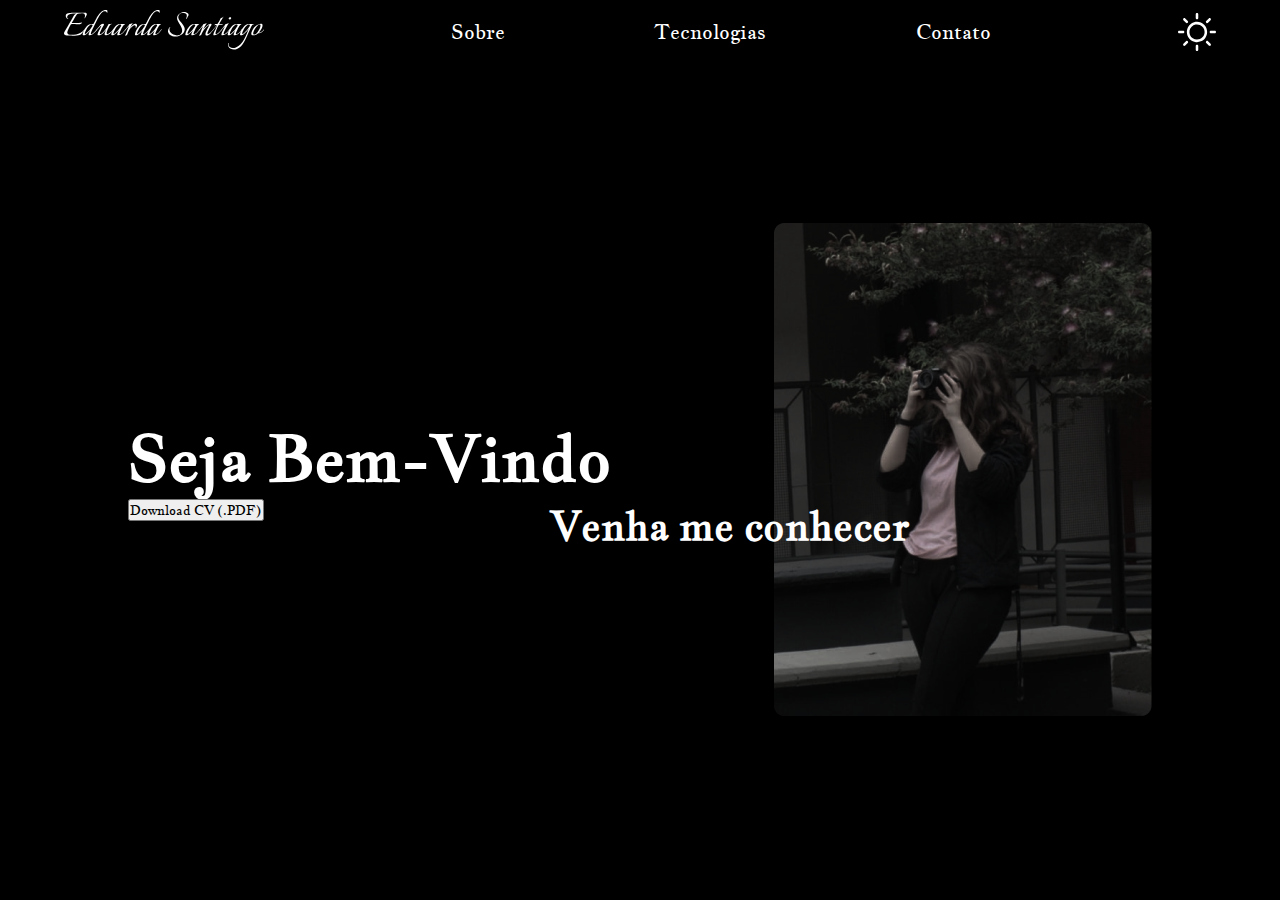
==== home/index.html @ be11da92 "Comecamos banner" ====
<!DOCTYPE html>
<html lang="pt-br">

<head>
    <meta charset="UTF-8">
    <meta name="viewport" content="width=device-width, initial-scale=1.0">
    <link rel="stylesheet" href="style.css">
    <link rel="stylesheet" href="../assets/style/global.css">


    <title>Portfolio</title>

</head>

<body>

    <header>
        <a href=""><img class="logo" src="../assets/image/Logo.svg" alt="Logo escrito Eduarda Santiago"></a>

        <nav class="texto">
            <a href="#">Sobre</a>
            <a href="#">Tecnologias</a>
            <a href="#">Contato</a>
        </nav>

        <img class="menu" src="../assets/image/Menu.svg" alt="icone botão de hamburguer">

        <img class="modo_claro" src="../assets/image/Sol.svg" alt="icone igual ao sol">

    </header>

    <section id="banner">
        <div class="grid_banner">

            <div class="textos">
                <h1>Seja Bem-Vindo</h1>
                <h3>Venha me conhecer</h3>
                <button>Download CV (.PDF)</button>
            </div>

            <img src="../assets/image/Imagem banner.png" alt="">
        </div>


    </section>

</body>

</html>
---- home/style.css ----
header {
    width: 100vw;
    height: 64px;
    padding: 2% 5%;

    background-color: var(--preto);
    display: flex;
    justify-content: space-between;
    align-items: center;
}

.logo {
    width: 200px;
}

.texto {
    width: 690px;
    /* height: ; */
    font-size: 20px;
    display: flex;
    justify-content: space-around ;
    flex-direction: row;
}

.texto a{
    color: var(--branco);
}

.icones_header{
    display: flex;
    gap: 30px;
}

.menu{
    display: none;
}

/* HEADER FINALIZADO */

/* COMEÇANDO BANNER */


#banner{
    width: 100%;
    height: 90vh;
    display: flex;
    justify-content: space-around;
    align-items: center;
    
}

#banner h1{
    font-size: 64px;
}

#banner h3{
    position: absolute;
    top: 500px;
    left: 550px;
    font-size: 40px;
}













/* BANNER FINALIZADO */

@media screen and (max-width: 768px){
   .texto, .modo_claro{
        display: none;
    }

    .menu{
        display: flex;
    }
}
---- assets/style/global.css ----
@import url('https://fonts.googleapis.com/css2?family=Abel&family=Jacques+Francois&display=swap');

* {
    padding: 0;
    /*Padding é para por espaçamento interno em um elemento*/
 
    margin: 0;
    /*Margin é para por espaçamento externo em um elemento*/

    
    box-sizing: border-box;
   font-family: "Jacques Francois", sans-serif;

   list-style: none;
   text-decoration: none;
}



:root {
    --preto: #000000;
    --branco: #ffffff;
    --roxo_principal: #782BB3;
    --roxo_testado: #8609E6;
    --roxo_claro: #A757E5;
    --roxo_meio: #693193;
    --roxo_morto: #523469;
    --roxo_escuro: #200F2D;

}

body {
    background-color: var(--preto);
    color: var(--branco);
}


.grid_banner{
    width: 80%;
    background-color: transparent;

    display: flex;
    justify-content: space-between;
    align-items: center;
}
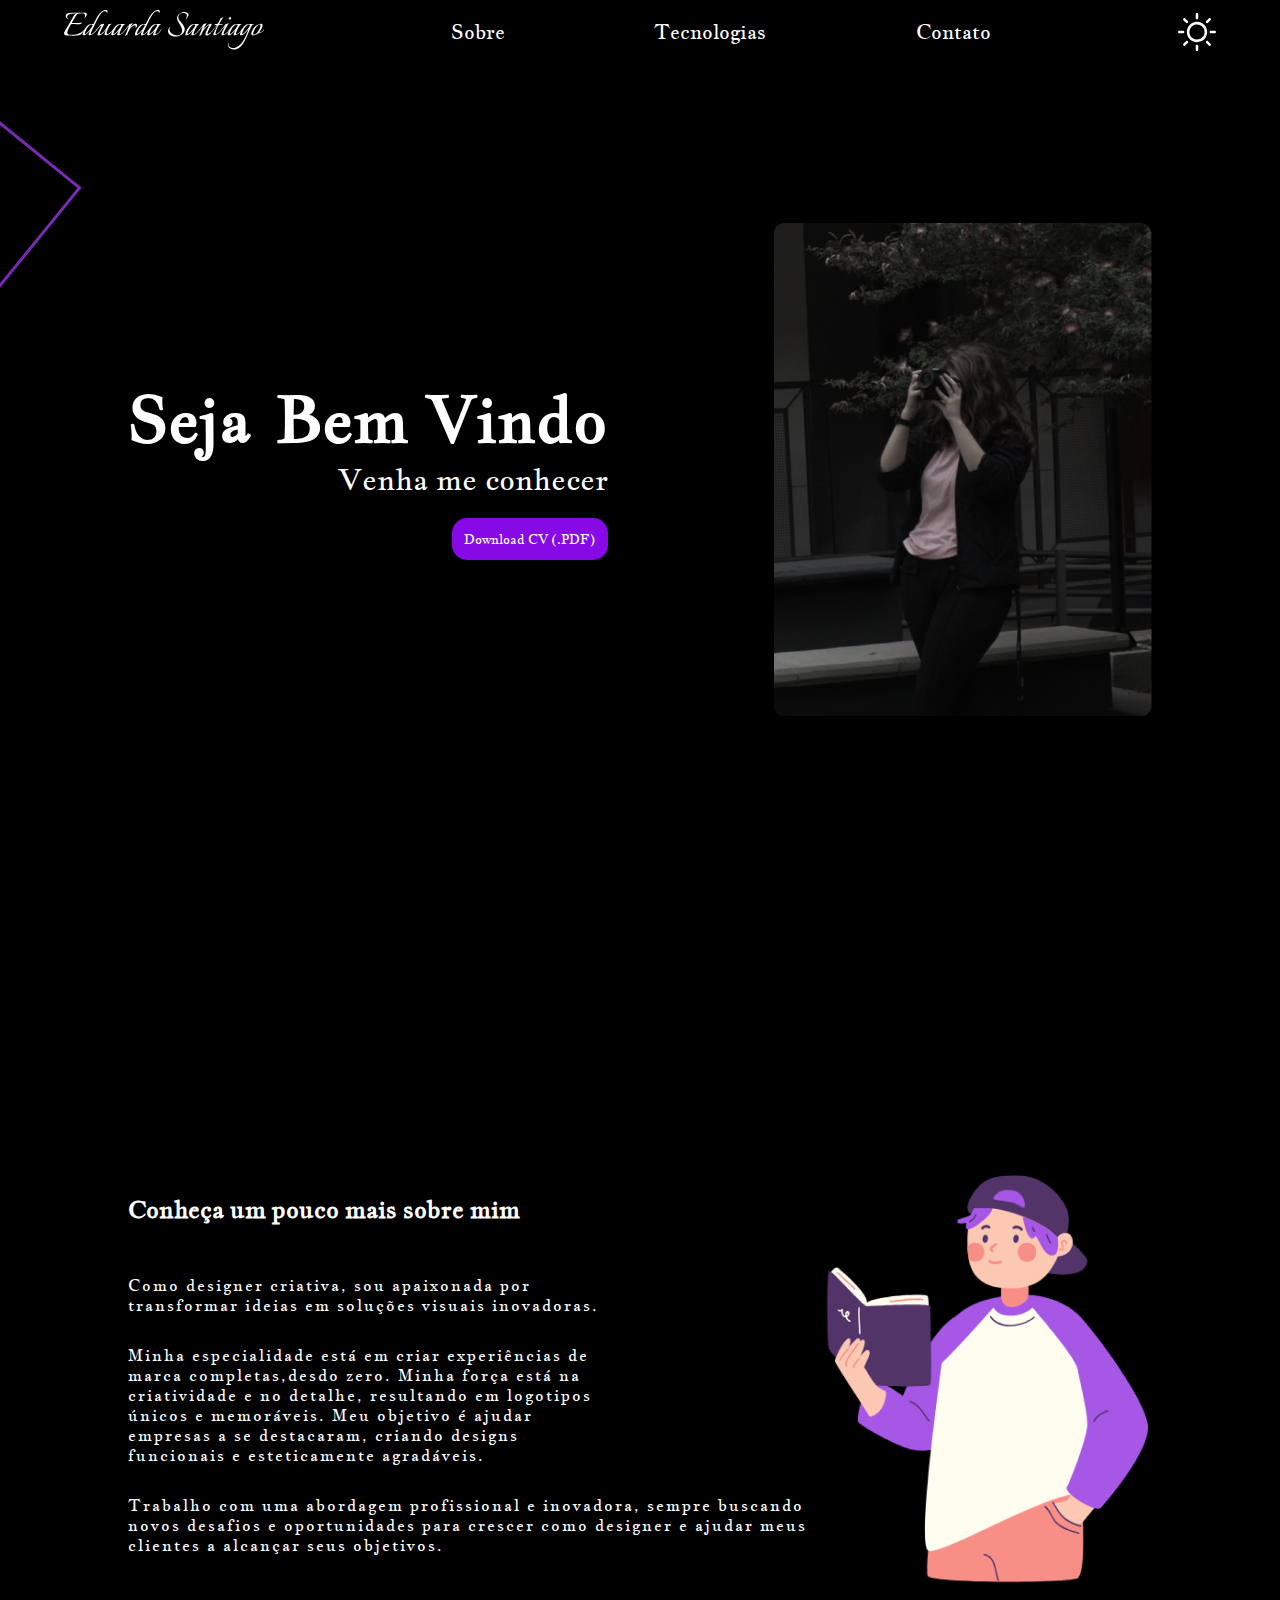
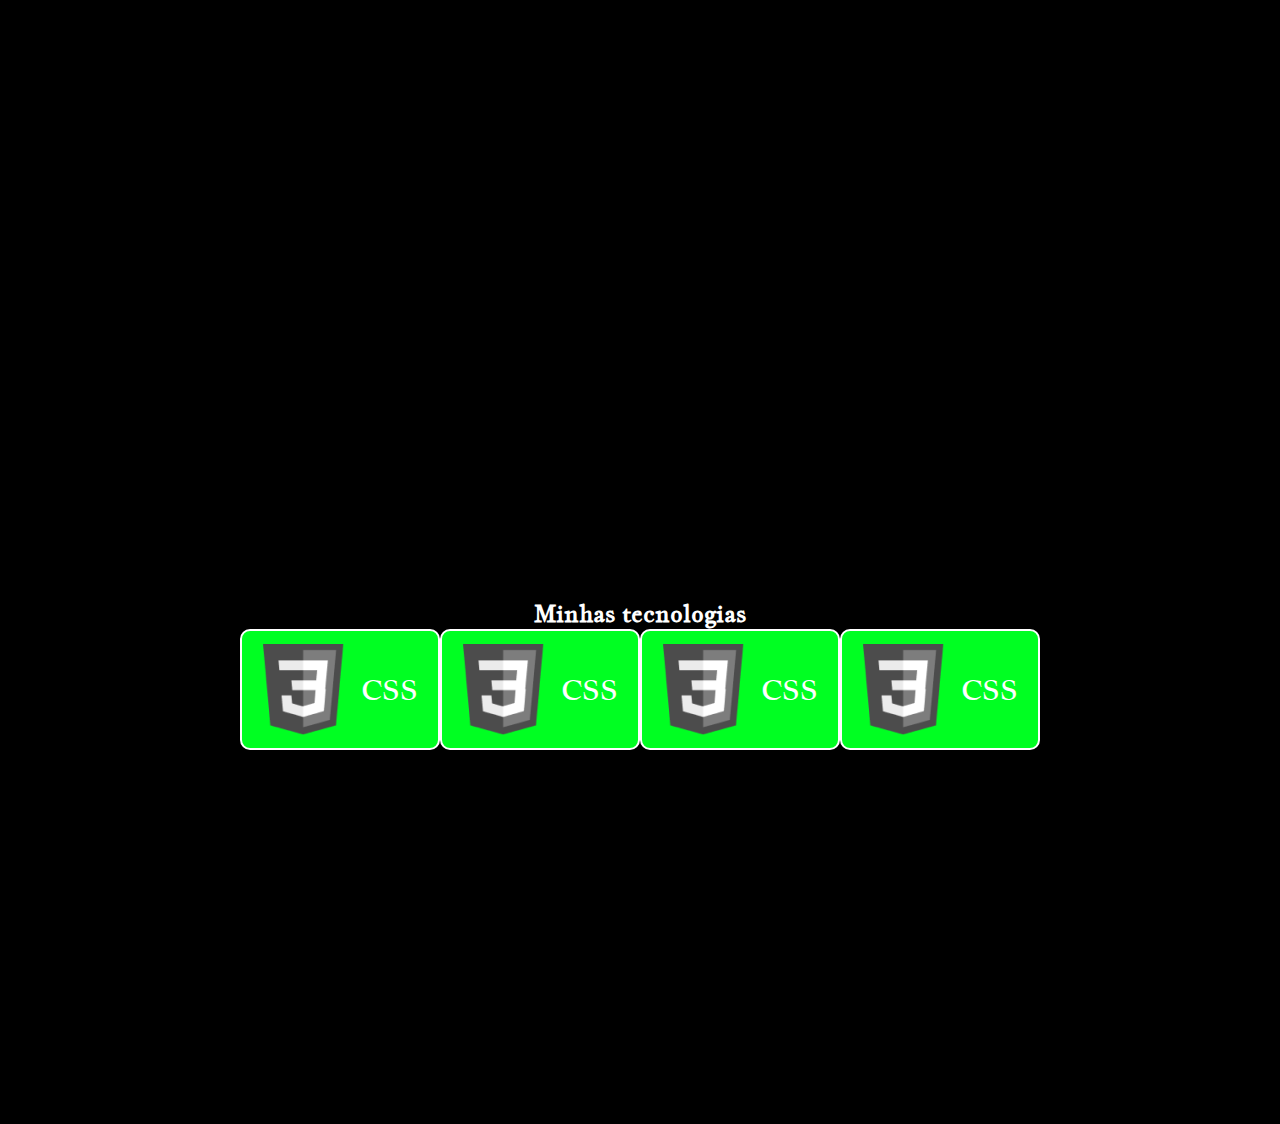
==== commit 358728b9: "feito em casa" ====
--- a/home/index.html
+++ b/home/index.html
@@ -31,19 +31,77 @@
 
     <section id="banner">
         <div class="grid_banner">
-
             <div class="textos">
-                <h1>Seja Bem-Vindo</h1>
-                <h3>Venha me conhecer</h3>
-                <button>Download CV (.PDF)</button>
+                <div class="subtitulo">
+                    <div class="titulo">
+                        <h2>Seja</h2>
+                        <h2>Bem Vindo</h2>
+                    </div>
+                    <h3>Venha me conhecer</h3>
+                    <button>Download CV (.PDF)</button>
+                </div>
             </div>
 
             <img src="../assets/image/Imagem banner.png" alt="">
         </div>
+    </section>
 
+    <section id="sobre">
+        <div class="grid_sobre">
+
+            <div class="textos_sobre">
+                <h2>Conheça um pouco mais sobre mim</h2>
+                <p>Como designer criativa, sou apaixonada por transformar ideias em soluções visuais inovadoras.</p>
+                <p>Minha especialidade está em criar experiências de marca completas,desdo zero. Minha força está na
+                    criatividade e no detalhe, resultando em logotipos únicos e memoráveis. Meu objetivo é ajudar
+                    empresas a
+                    se destacaram, criando designs funcionais e esteticamente agradáveis.</p>
+                <span>Trabalho com uma abordagem profissional e inovadora, sempre buscando
+                    novos desafios e oportunidades para crescer como designer e ajudar meus
+                    clientes a alcançar seus objetivos.</span>
+            </div>
+
+            <img src="../assets/image/Imagem sobre.png" alt="">
+
+        </div>
+    </section>
+
+    <section id="tecnologias">
+
+        <h2>Minhas tecnologias</h2>
+<div class="grid_tecnologias">
+    
+       
+
+            <div class="tech">
+
+                <div class="tecnologias">
+                    <img class="icon_tech" src="../assets/image/CSS.png" alt="">
+                    <p class="texto_tech">CSS</p>
+                </div>
+    
+                <div class="tecnologias">
+                    <img class="icon_tech" src="../assets/image/CSS.png" alt="">
+                    <p class="texto_tech">CSS</p>
+                </div>
+
+                <div class="tecnologias">
+                    <img class="icon_tech" src="../assets/image/CSS.png" alt="">
+                    <p class="texto_tech">CSS</p>
+                </div>
+
+                <div class="tecnologias">
+                    <img class="icon_tech" src="../assets/image/CSS.png" alt="">
+                    <p class="texto_tech">CSS</p>
+                </div>
+    
+    
+    
+    
+            </div>
+</div>
 
     </section>
-
 </body>
 
 </html>--- a/home/style.css
+++ b/home/style.css
@@ -18,20 +18,20 @@
     /* height: ; */
     font-size: 20px;
     display: flex;
-    justify-content: space-around ;
+    justify-content: space-around;
     flex-direction: row;
 }
 
-.texto a{
+.texto a {
     color: var(--branco);
 }
 
-.icones_header{
+.icones_header {
     display: flex;
     gap: 30px;
 }
 
-.menu{
+.menu {
     display: none;
 }
 
@@ -40,46 +40,141 @@
 /* COMEÇANDO BANNER */
 
 
-#banner{
+#banner {
     width: 100%;
     height: 90vh;
     display: flex;
     justify-content: space-around;
     align-items: center;
-    
+
+    background-image: url(../assets/image/triangulo.png);
+    background-repeat: no-repeat;
 }
 
-#banner h1{
+#banner h2 {
     font-size: 64px;
+    font-weight: bolder;
 }
 
-#banner h3{
-    position: absolute;
-    top: 500px;
-    left: 550px;
-    font-size: 40px;
+#banner h3 {
+    font-size: 30px;
+    font-weight: lighter;
+}
+
+#banner button {
+    margin-top: 20px;
+    padding: 12px;
+
+    border: none;
+    border-radius: 15px;
+    color: var(--branco);
+    background-color: #8609E6;
+}
+
+#banner button:hover {
+    cursor: pointer;
+    scale: 1.1;
+}
+
+.titulo {
+    display: flex;
+    flex-direction: row;
+    gap: 25px;
+}
+
+.subtitulo {
+    display: flex;
+    flex-direction: column;
+    align-items: end;
+}
+
+/* BANNER FINALIZADO */
+
+/* COMENCANDO SOBRE */
+
+#sobre {
+    height: 100vh;
+
+    display: flex;
+    align-items: center;
+    justify-content: center;
+    margin-top: 50px;
+}
+
+.textos_sobre h2 {
+    margin-bottom: 50px;
+}
+
+.textos_sobre p,
+span {
+    width: 70%;
+    margin-bottom: 30px;
+    letter-spacing: 2px;
+}
+
+/* SOBRE FINALIZADO */
+
+#tecnologias{
+    height: 100vh;
+
+    display: flex;
+    flex-direction: column;
+    align-items: center;
+    justify-content: center;
 }
 
 
+.tecnologias{
+    background-color: rgb(0, 255, 34);
+
+    width: 200px;
+    min-width: 200px;
+
+    border: 2px solid var(--branco);
+    border-radius: 10px;
+    padding: 12px;
+
+    display: flex;
+    flex-direction: row;
+    align-items: center;
+    justify-content: space-around;
+}
+
+.texto_tech{
+    font-size: 28px;
+}
+
+.tech{
+    display: flex;
+    flex-direction: row;
+}
+
+@media screen and (max-width: 1085px) {
+    .grid_banner {
+        display: flex;
+        flex-direction: column-reverse;
+        gap: 50px
+    }
+
+    .grid_sobre {
+        display: flex;
+        flex-direction: column;
+    }
 
 
+    #sobre img {
+        margin-top: 50px;
+    }
+}
 
+@media screen and (max-width: 768px) {
 
-
-
-
-
-
-
-
-/* BANNER FINALIZADO */
-
-@media screen and (max-width: 768px){
-   .texto, .modo_claro{
+    .texto,
+    .modo_claro {
         display: none;
     }
 
-    .menu{
+    .menu {
         display: flex;
     }
 }--- a/assets/style/global.css
+++ b/assets/style/global.css
@@ -26,7 +26,6 @@
     --roxo_meio: #693193;
     --roxo_morto: #523469;
     --roxo_escuro: #200F2D;
-
 }
 
 body {
@@ -43,3 +42,21 @@
     justify-content: space-between;
     align-items: center;
 }
+
+.grid_sobre{
+    width: 80%;
+    background-color: transparent;
+
+    display: flex;
+    justify-content: center;
+    align-items: center;
+}
+
+.grid_tecnologias{
+    width: 80%;
+    background-color: transparent;
+
+    display: flex;
+    justify-content: center;
+    align-items: center;
+}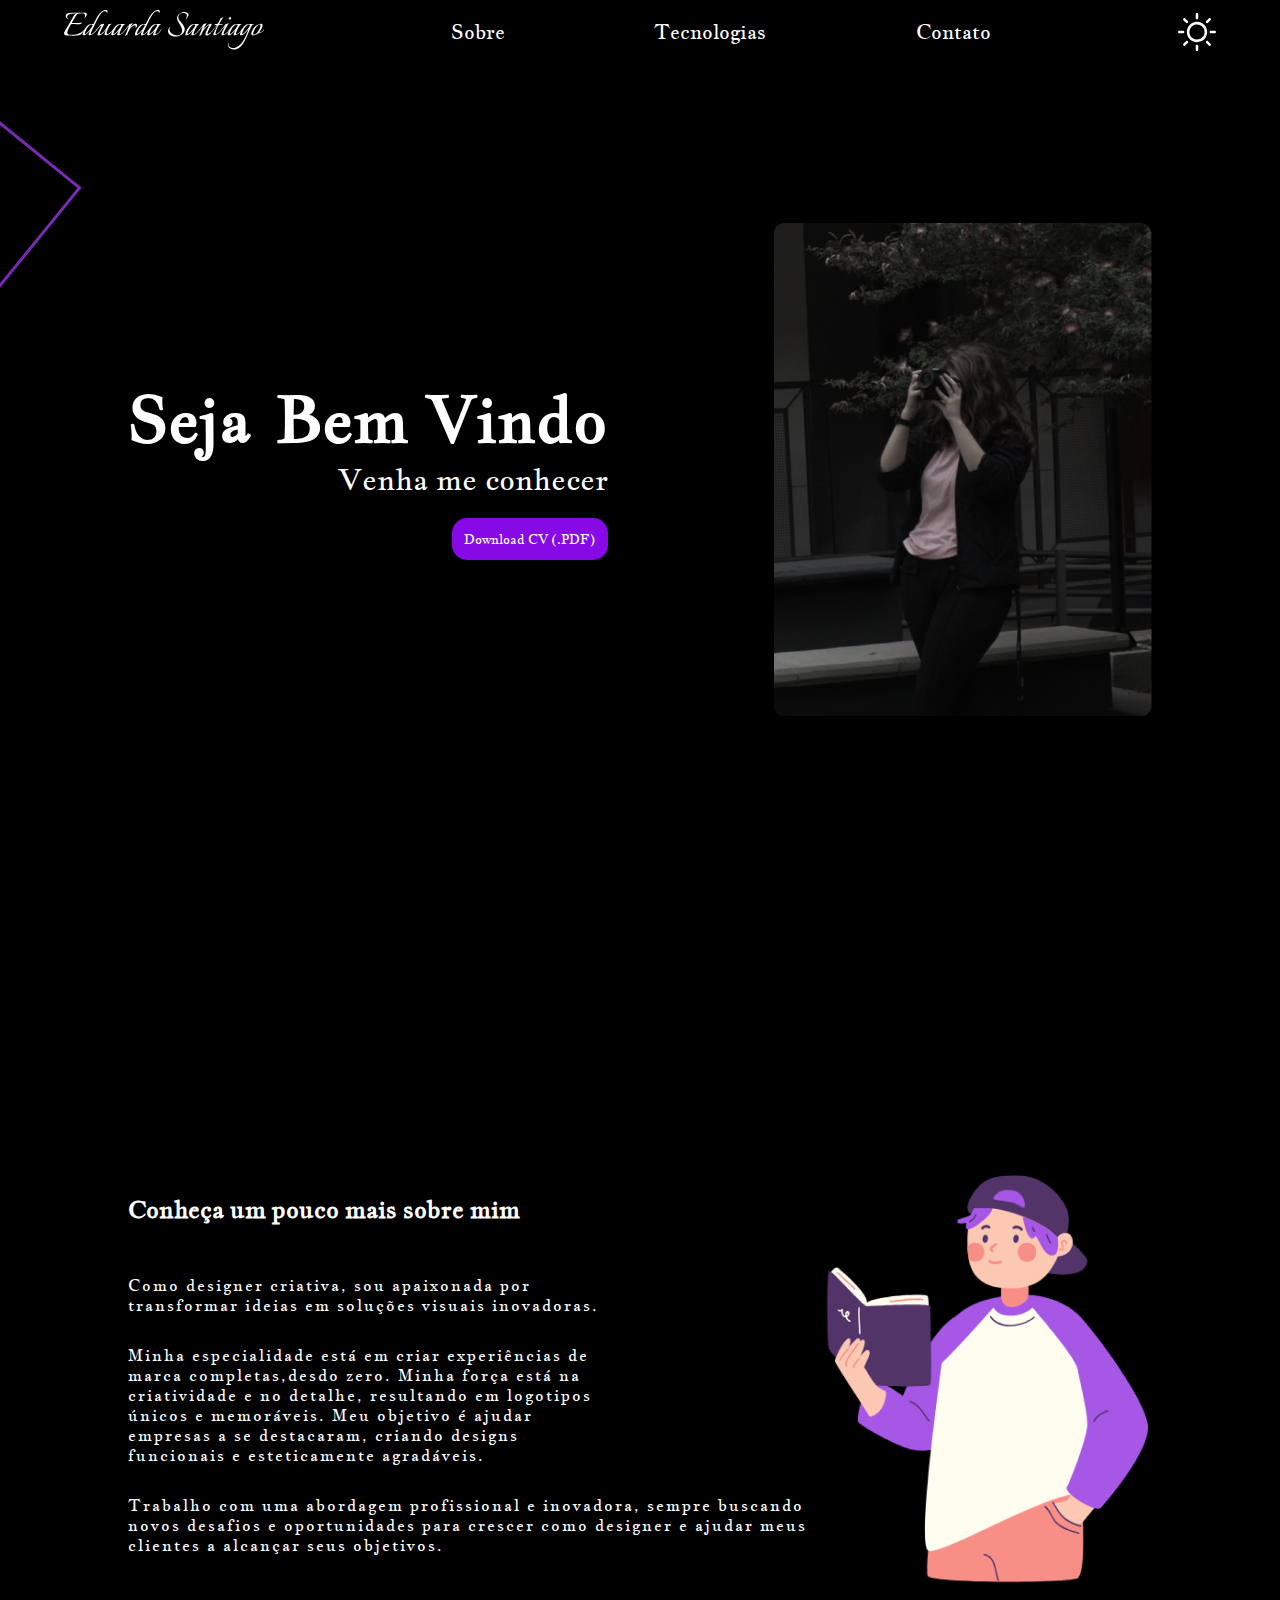
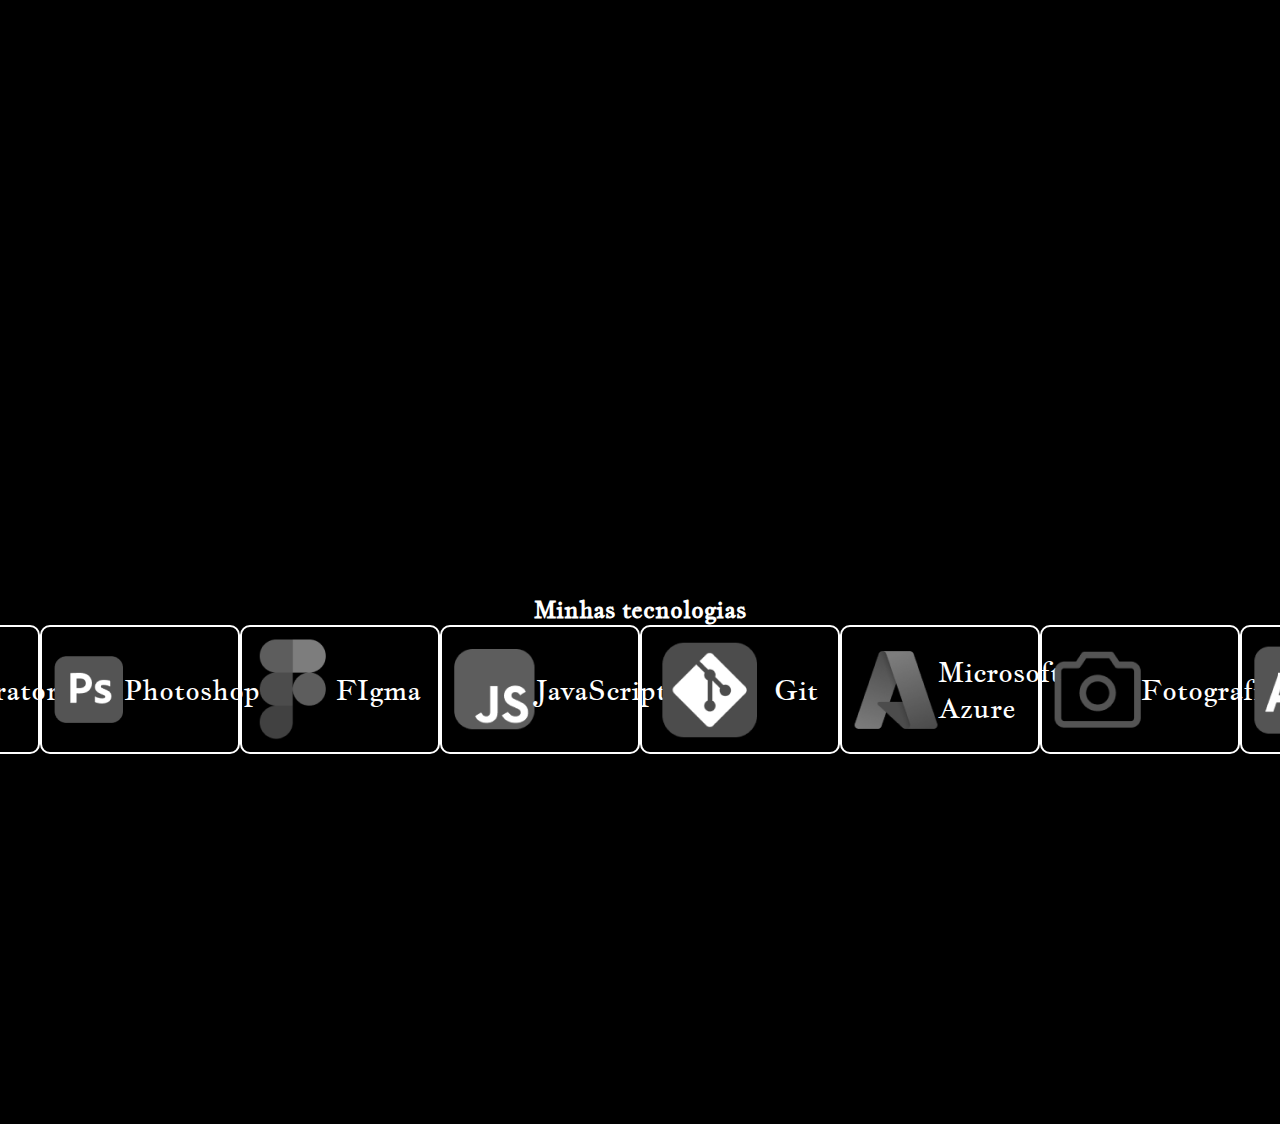
==== commit c7cbab4c: "Fazendo a reponsividade" ====
--- a/home/index.html
+++ b/home/index.html
@@ -42,7 +42,7 @@
                 </div>
             </div>
 
-            <img src="../assets/image/Imagem banner.png" alt="">
+            <img class="imagem_eduarda" src="../assets/image/Imagem banner.png" alt="">
         </div>
     </section>
 
@@ -81,18 +81,56 @@
                 </div>
     
                 <div class="tecnologias">
-                    <img class="icon_tech" src="../assets/image/CSS.png" alt="">
-                    <p class="texto_tech">CSS</p>
+                    <img class="icon_tech" src="../assets/image/HTML.png" alt="">
+                    <p class="texto_tech">HTML</p>
                 </div>
 
                 <div class="tecnologias">
-                    <img class="icon_tech" src="../assets/image/CSS.png" alt="">
-                    <p class="texto_tech">CSS</p>
+                    <img class="icon_tech" src="../assets/image/Illustrator.png" alt="">
+                    <p class="texto_tech">Illustrator</p>
                 </div>
 
                 <div class="tecnologias">
-                    <img class="icon_tech" src="../assets/image/CSS.png" alt="">
-                    <p class="texto_tech">CSS</p>
+                    <img class="icon_tech" src="../assets/image/Photoshop.png" alt="">
+                    <p class="texto_tech">Photoshop</p>
+                </div>
+                <div class="tecnologias">
+                    <img class="icon_tech" src="../assets/image/FIgma.png" alt="">
+                    <p class="texto_tech">FIgma</p>
+                </div>
+    
+                <div class="tecnologias">
+                    <img class="icon_tech" src="../assets/image/JAva script.png" alt="">
+                    <p class="texto_tech">JavaScript</p>
+                </div>
+
+                <div class="tecnologias">
+                    <img class="icon_tech" src="../assets/image/Git 1.png" alt="">
+                    <p class="texto_tech">Git</p>
+                </div>
+
+                <div class="tecnologias">
+                    <img class="icon_tech" src="../assets/image/Microsoft.png" alt="">
+                    <p class="texto_tech">Microsoft Azure</p>
+                </div>
+                <div class="tecnologias">
+                    <img class="icon_tech" src="../assets/image/fotografia.png" alt="">
+                    <p class="texto_tech">Fotografia</p>
+                </div>
+    
+                <div class="tecnologias">
+                    <img class="icon_tech" src="../assets/image/After.png" alt="">
+                    <p class="texto_tech">After Effects</p>
+                </div>
+
+                <div class="tecnologias">
+                    <img class="icon_tech" src="../assets/image/Lightroom.png" alt="">
+                    <p class="texto_tech">Lightroom</p>
+                </div>
+
+                <div class="tecnologias">
+                    <img class="icon_tech" src="../assets/image/Premiere.png" alt="">
+                    <p class="texto_tech">Premiere</p>
                 </div>
     
     
--- a/home/style.css
+++ b/home/style.css
@@ -1,5 +1,5 @@
 header {
-    width: 100vw;
+    width: 100%;
     height: 64px;
     padding: 2% 5%;
 
@@ -114,7 +114,7 @@
 
 /* SOBRE FINALIZADO */
 
-#tecnologias{
+#tecnologias {
     height: 100vh;
 
     display: flex;
@@ -124,8 +124,8 @@
 }
 
 
-.tecnologias{
-    background-color: rgb(0, 255, 34);
+.tecnologias {
+    background-color: transparent;
 
     width: 200px;
     min-width: 200px;
@@ -140,31 +140,42 @@
     justify-content: space-around;
 }
 
-.texto_tech{
+.texto_tech {
     font-size: 28px;
 }
 
-.tech{
+.tech {
     display: flex;
     flex-direction: row;
 }
 
 @media screen and (max-width: 1085px) {
     .grid_banner {
+        margin-top: 240px;
         display: flex;
         flex-direction: column-reverse;
         gap: 50px
     }
 
     .grid_sobre {
+        height: 810px;
         display: flex;
         flex-direction: column;
     }
 
 
     #sobre img {
-        margin-top: 50px;
-    }
+        width: 250px;
+        margin-top: 30px;
+    }
+
+    .textos_sobre {
+        /* width: 100%; */
+        margin-top: 311px;
+        /* height: 500px; */
+    }
+
+
 }
 
 @media screen and (max-width: 768px) {
@@ -177,4 +188,101 @@
     .menu {
         display: flex;
     }
+
+    #sobre img {
+        width: 200px;
+        margin-top: 30px;
+    }
+
+    .textos_sobre {
+        /* width: 100%; */
+        margin-top: 630px;
+        /* height: 500px; */
+    }
+
+    .tecnologias {
+        width: 270px;
+    }
+
+    #tecnologias {
+        margin-top: 680px;
+        gap: 60px;
+
+    }
+
+    .tech {
+        display: flex;
+        justify-content: space-between;
+        flex-wrap: wrap;
+        gap: 40px;
+    }
+}
+
+@media screen and (max-width: 425px) {
+
+    .grid_banner {
+        width: 50%;
+        display: flex;
+        align-items: center;
+        justify-content: center;
+    }
+
+    .grid_banner>.imagem_eduarda {
+        width: 230px;
+    }
+
+    #banner {
+        margin-top: -60px;
+    }
+
+    .subtitulo {
+        display: flex;
+        flex-direction: column;
+        align-items: start;
+    }
+
+    #banner h3 {
+        font-size: 20px;
+    }
+
+    .titulo {
+        gap: 15px;
+    }
+
+    #banner h2 {
+        font-size: 30px;
+        font-weight: 100;
+    }
+
+    .grid_sobre {
+        margin-top: 50px;
+    }
+
+    #sobre img {
+        width: 148px;
+        margin-top: 0px;
+    }
+
+    .textos_sobre {
+        /* width: 100%; */
+        margin-top: 500px;
+        /* height: 500px; */
+        display: flex;
+        align-items: center;
+        flex-direction: column;
+
+    }
+
+    .textos_sobre p,
+    span {
+        width: 80%;
+    }
+
+    .textos_sobre>h2 {
+        font-size: 20px;
+        font-weight: 500;
+        display: flex;
+        align-items: center;
+        flex-direction: column;
+    }
 }--- a/assets/style/global.css
+++ b/assets/style/global.css
@@ -3,16 +3,16 @@
 * {
     padding: 0;
     /*Padding é para por espaçamento interno em um elemento*/
- 
+
     margin: 0;
     /*Margin é para por espaçamento externo em um elemento*/
 
-    
+
     box-sizing: border-box;
-   font-family: "Jacques Francois", sans-serif;
+    font-family: "Jacques Francois", sans-serif;
 
-   list-style: none;
-   text-decoration: none;
+    list-style: none;
+    text-decoration: none;
 }
 
 
@@ -34,7 +34,7 @@
 }
 
 
-.grid_banner{
+.grid_banner {
     width: 80%;
     background-color: transparent;
 
@@ -43,7 +43,7 @@
     align-items: center;
 }
 
-.grid_sobre{
+.grid_sobre {
     width: 80%;
     background-color: transparent;
 
@@ -52,11 +52,28 @@
     align-items: center;
 }
 
-.grid_tecnologias{
+.grid_tecnologias {
     width: 80%;
     background-color: transparent;
 
     display: flex;
     justify-content: center;
     align-items: center;
+}
+
+@media screen and (max-width: 425px) {
+
+    .grid_banner {
+        width: 70%;
+    }
+
+    .grid_sobre {
+        width: 70%;
+        margin-top: 270px;
+   
+    }
+
+    .grid_tecnologias {
+        width: 70%;}
+
 }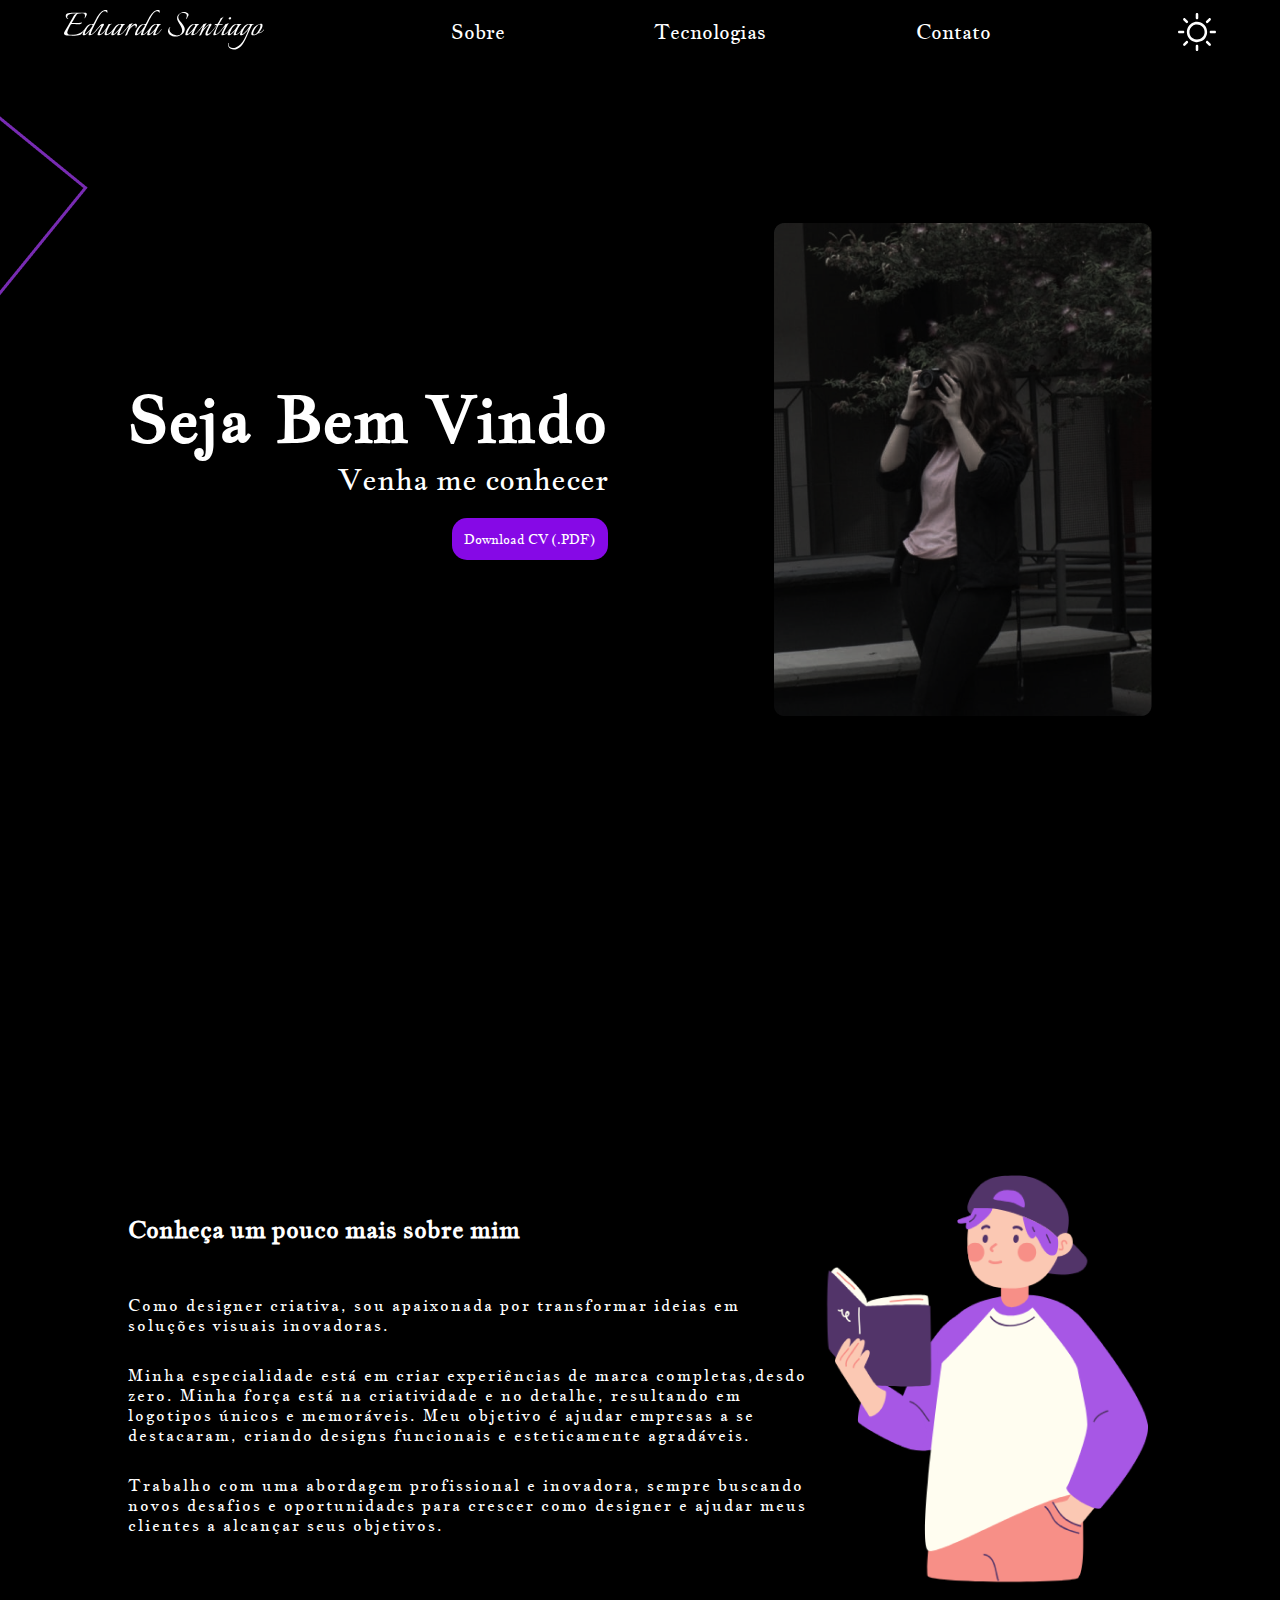
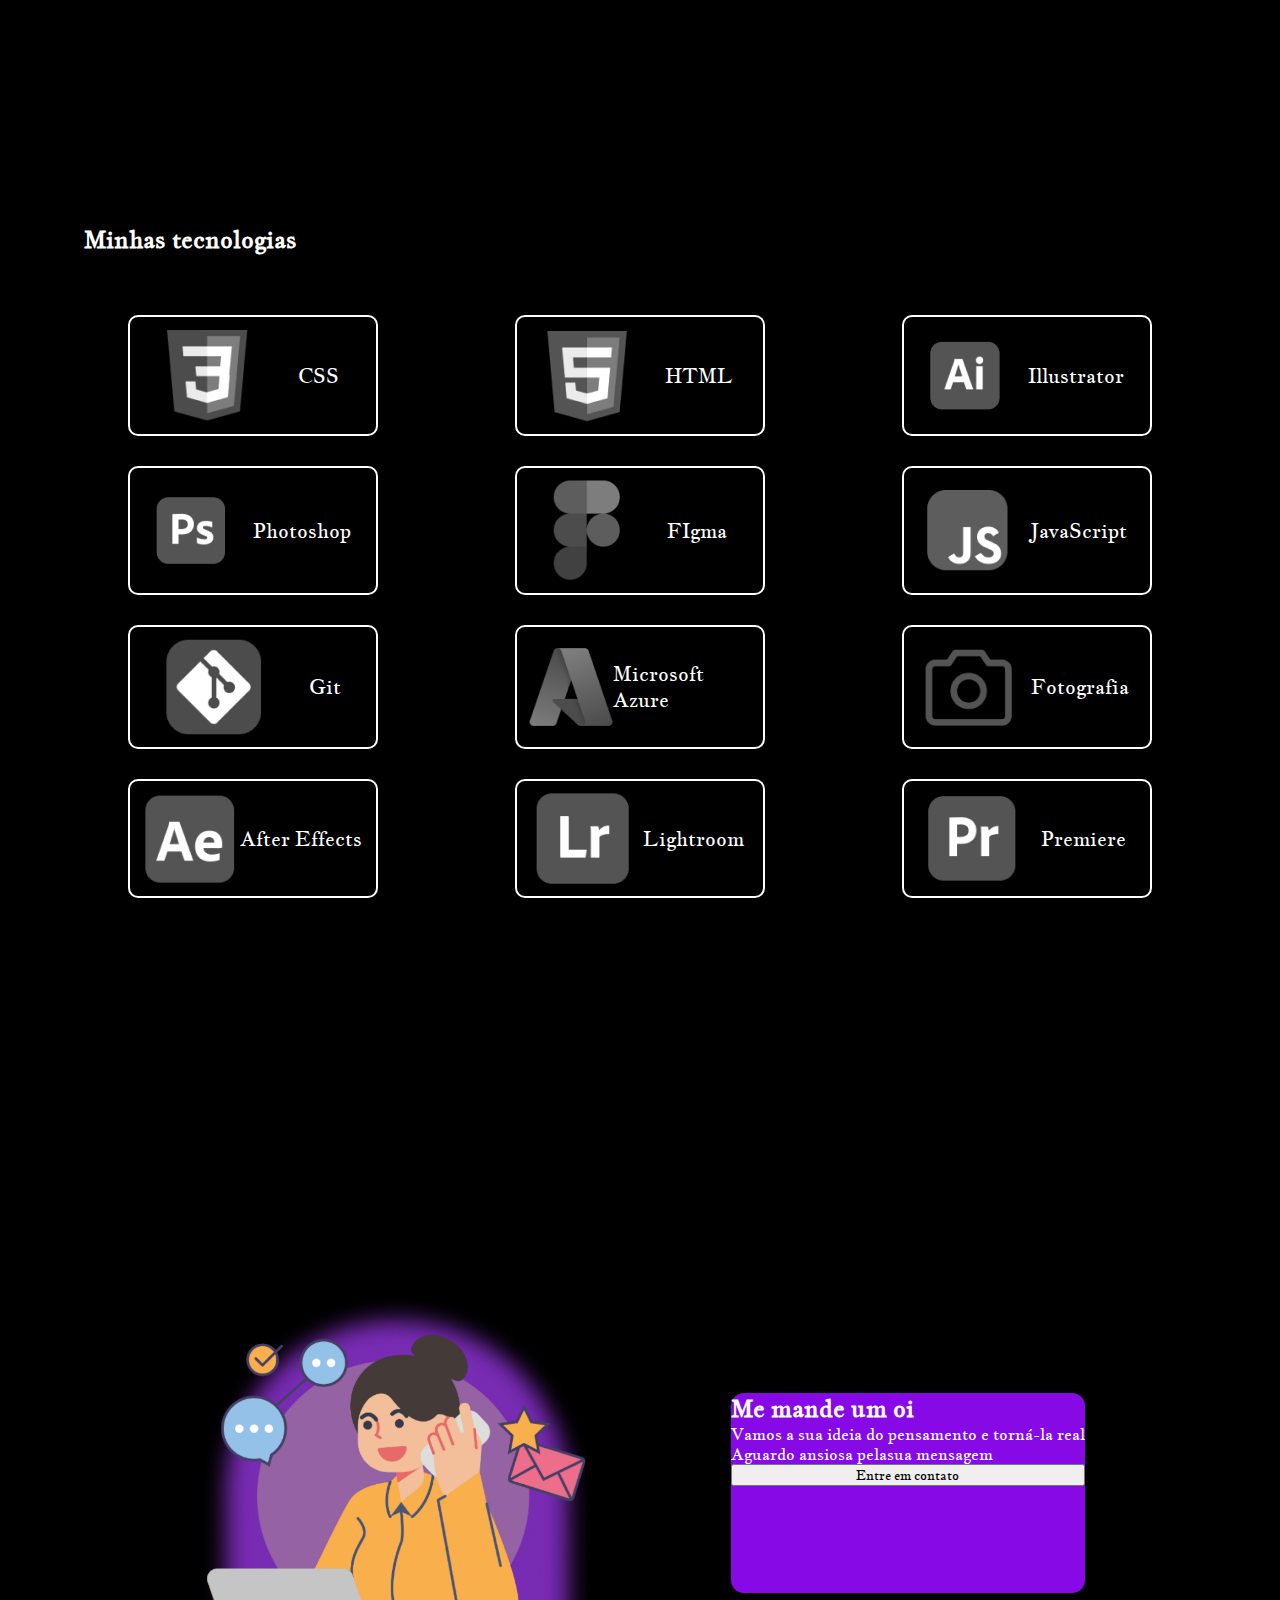
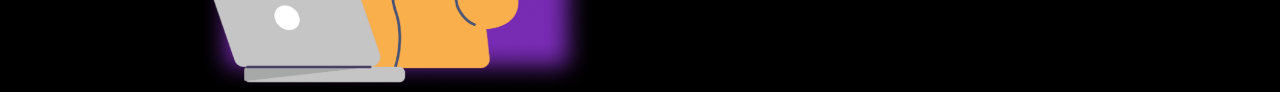
==== commit 057c3c0e: "Começou a parte contate nos" ====
--- a/home/index.html
+++ b/home/index.html
@@ -69,9 +69,9 @@
     <section id="tecnologias">
 
         <h2>Minhas tecnologias</h2>
-<div class="grid_tecnologias">
-    
-       
+        <div class="grid_tecnologias">
+
+
 
             <div class="tech">
 
@@ -79,7 +79,7 @@
                     <img class="icon_tech" src="../assets/image/CSS.png" alt="">
                     <p class="texto_tech">CSS</p>
                 </div>
-    
+
                 <div class="tecnologias">
                     <img class="icon_tech" src="../assets/image/HTML.png" alt="">
                     <p class="texto_tech">HTML</p>
@@ -98,7 +98,7 @@
                     <img class="icon_tech" src="../assets/image/FIgma.png" alt="">
                     <p class="texto_tech">FIgma</p>
                 </div>
-    
+
                 <div class="tecnologias">
                     <img class="icon_tech" src="../assets/image/JAva script.png" alt="">
                     <p class="texto_tech">JavaScript</p>
@@ -117,7 +117,7 @@
                     <img class="icon_tech" src="../assets/image/fotografia.png" alt="">
                     <p class="texto_tech">Fotografia</p>
                 </div>
-    
+
                 <div class="tecnologias">
                     <img class="icon_tech" src="../assets/image/After.png" alt="">
                     <p class="texto_tech">After Effects</p>
@@ -132,13 +132,26 @@
                     <img class="icon_tech" src="../assets/image/Premiere.png" alt="">
                     <p class="texto_tech">Premiere</p>
                 </div>
-    
-    
-    
-    
+
+
+
+
             </div>
-</div>
+        </div>
 
+    </section>
+
+    <section id="contato">
+        <div class="grid_contato">
+            <img src="../assets/image/contatenos.png" alt="">
+            <div class="contate-nos">
+                <h2>Me mande um oi</h2>
+                <p class="">Vamos a sua ideia do pensamento e torná-la real</p>
+                <p class="aguardando">Aguardo ansiosa pelasua mensagem</p>
+                <button>Entre em contato</button>
+
+            </div>
+        </div>
     </section>
 </body>
 
--- a/home/style.css
+++ b/home/style.css
@@ -47,7 +47,8 @@
     justify-content: space-around;
     align-items: center;
 
-    background-image: url(../assets/image/triangulo.png);
+    background-image: url(../assets/image/triangulos\ 1.png);
+   
     background-repeat: no-repeat;
 }
 
@@ -107,7 +108,7 @@
 
 .textos_sobre p,
 span {
-    width: 70%;
+    width: 100%;
     margin-bottom: 30px;
     letter-spacing: 2px;
 }
@@ -120,14 +121,21 @@
     display: flex;
     flex-direction: column;
     align-items: center;
-    justify-content: center;
+    /* justify-content: center; */
+
+}
+
+#tecnologias h2 {
+    margin-bottom: 60px;
+    margin-right: 900px;
+    
 }
 
 
 .tecnologias {
     background-color: transparent;
 
-    width: 200px;
+    width: 250px;
     min-width: 200px;
 
     border: 2px solid var(--branco);
@@ -141,12 +149,36 @@
 }
 
 .texto_tech {
-    font-size: 28px;
+    font-size: 20px;
 }
 
 .tech {
     display: flex;
     flex-direction: row;
+    flex-wrap: wrap;
+    gap: 30px;
+    justify-content: space-between;
+}
+#contato{
+    width: 100%;
+    background-color: transparent;
+    display: flex;
+    align-items: center;
+    justify-content: space-around;
+
+    margin-top: 50px;
+}
+
+#contato img{
+    width: 400px;
+}
+.contate-nos{
+    height: 200px;
+    /* padding:  1px 1 px; */
+    background-color: var(--roxo_testado);
+    border-radius: 13px;
+    display: flex;
+    flex-direction: column;
 }
 
 @media screen and (max-width: 1085px) {
--- a/assets/style/global.css
+++ b/assets/style/global.css
@@ -61,6 +61,15 @@
     align-items: center;
 }
 
+.grid_contato{
+    width: 80%;
+    background-color: transparent;
+    margin-top: 120px;
+    display: flex;
+    justify-content: space-around;
+    align-items: center;
+}
+
 @media screen and (max-width: 425px) {
 
     .grid_banner {
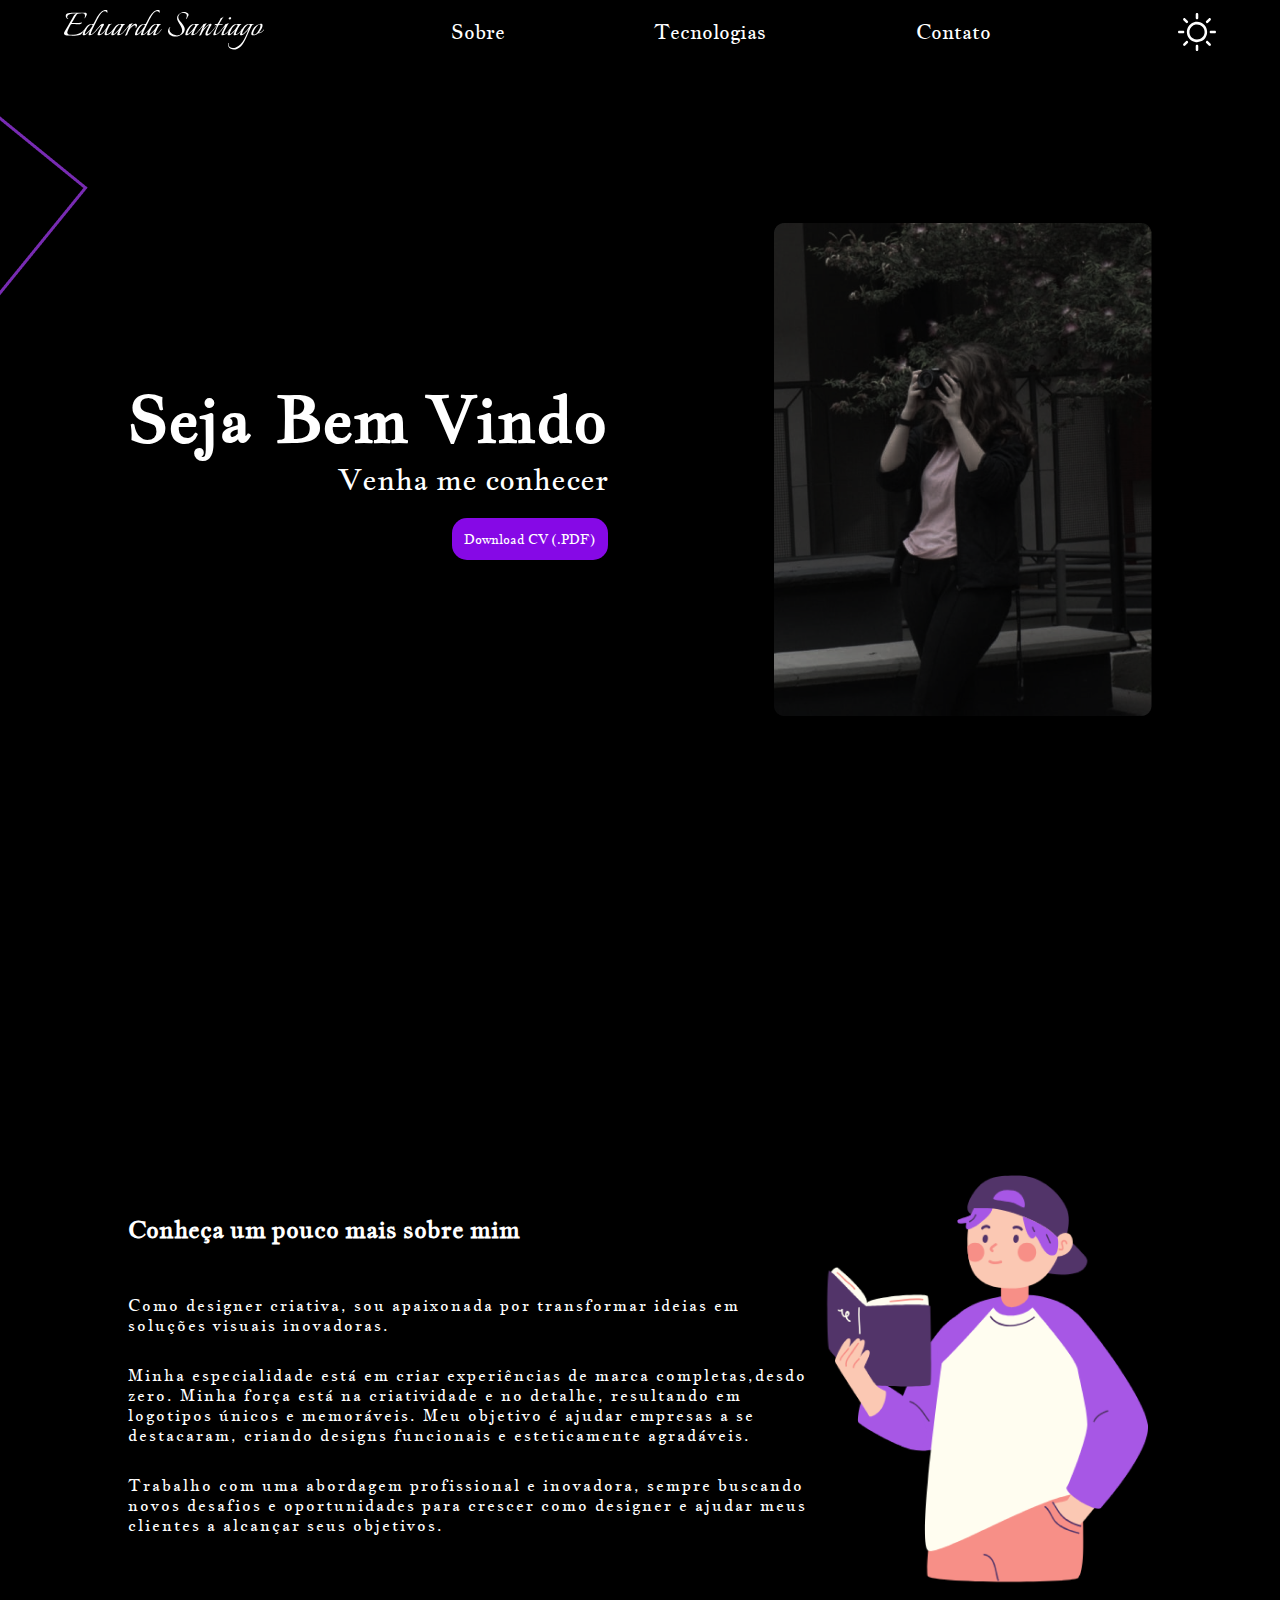
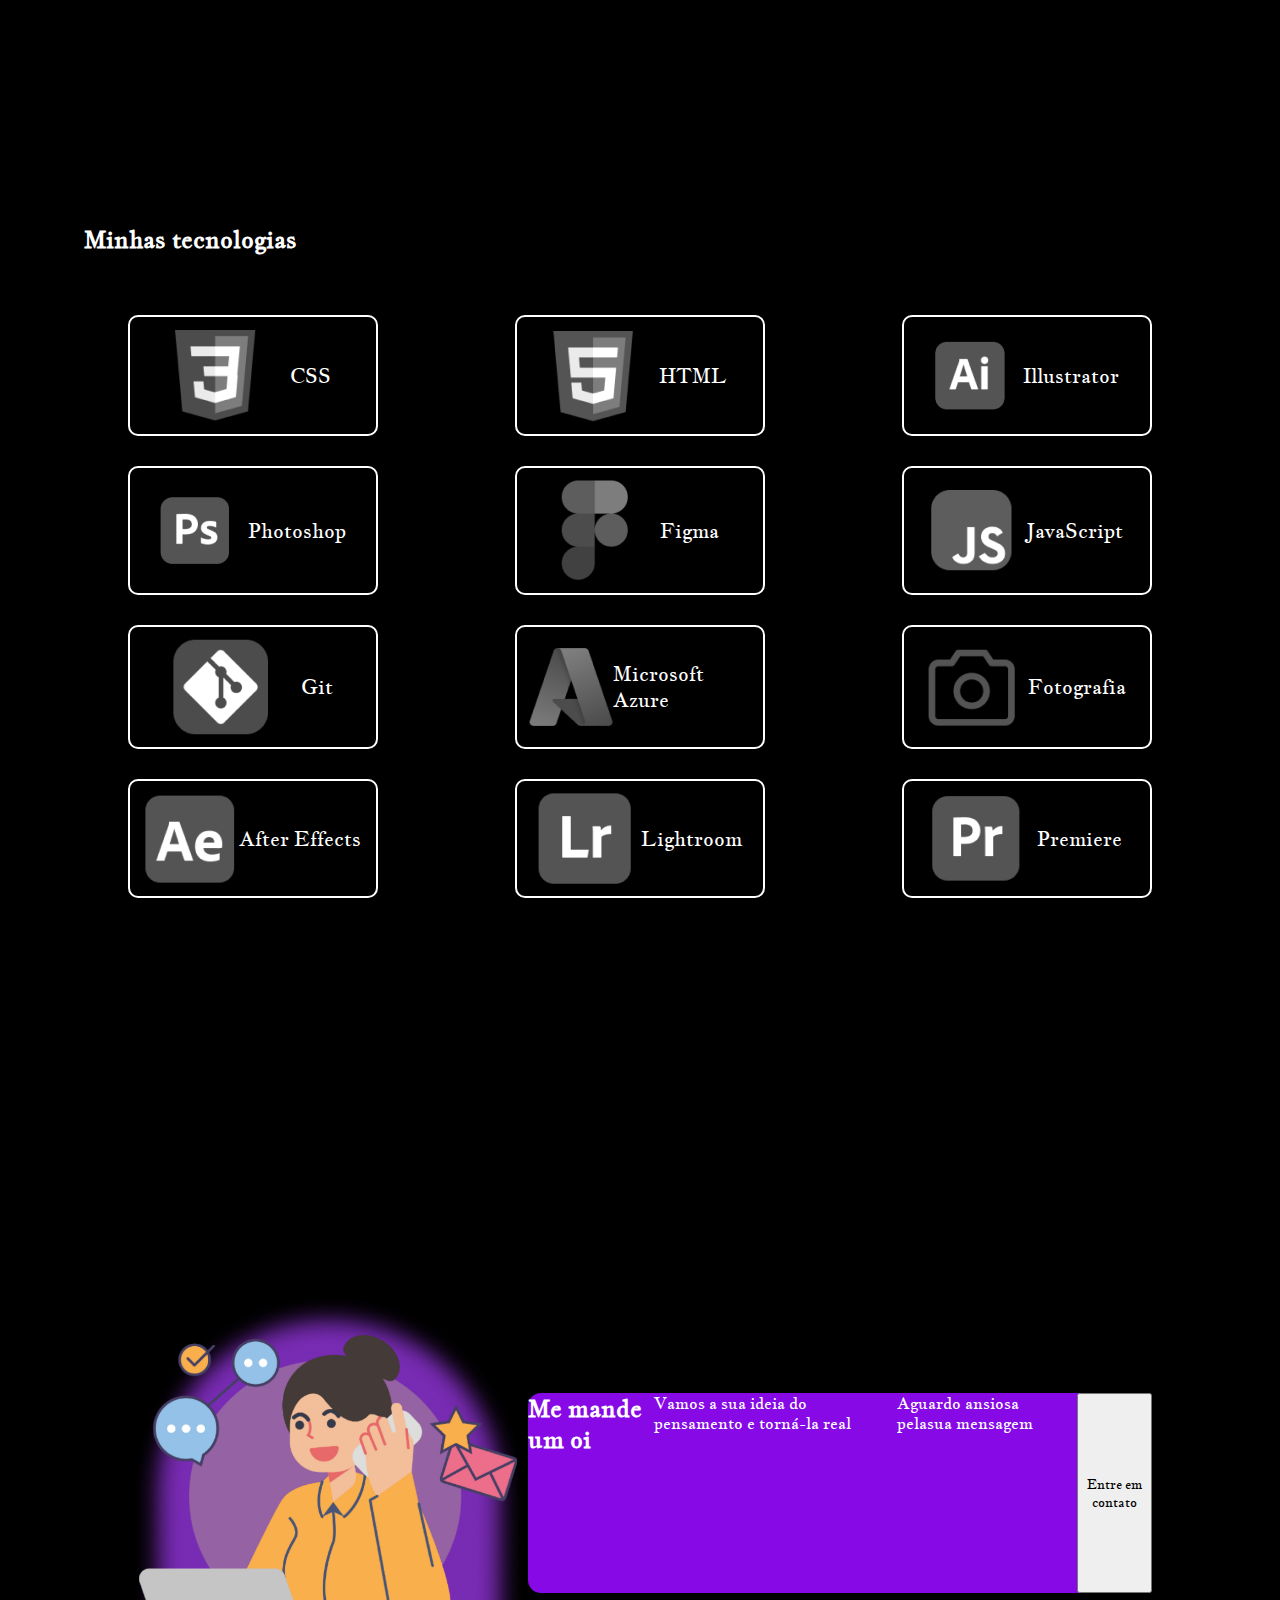
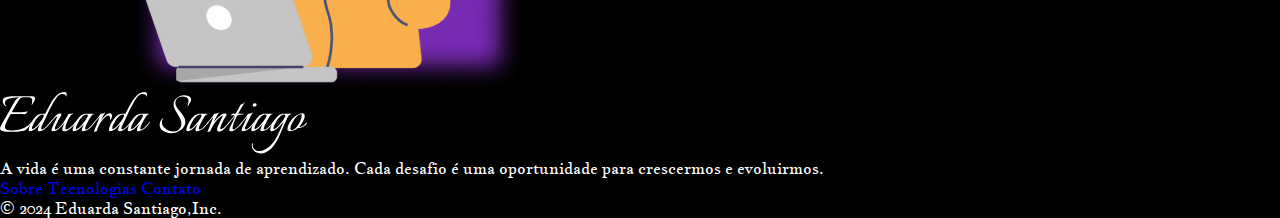
==== commit 03b30add: "Footer começado" ====
--- a/home/index.html
+++ b/home/index.html
@@ -96,7 +96,7 @@
                 </div>
                 <div class="tecnologias">
                     <img class="icon_tech" src="../assets/image/FIgma.png" alt="">
-                    <p class="texto_tech">FIgma</p>
+                    <p class="texto_tech">Figma</p>
                 </div>
 
                 <div class="tecnologias">
@@ -153,6 +153,22 @@
             </div>
         </div>
     </section>
+
+    <footer>
+        <div class="grid_footer">
+            <img class="logo_footer" src="../assets/image/Logo.svg" alt="">
+            <p class="agradecimento">A vida é uma constante jornada de aprendizado. Cada desafio é uma oportunidade para crescermos e
+                evoluirmos.</p>
+            <a href="#">Sobre</a>
+            <a href="#">Tecnologias</a>
+            <a href="#">Contato</a>
+            <img src="" class="icon_insta">
+            <img src="" class="icon_linke">
+            <img src="" class="icon_zap">
+            <p>© 2024 Eduarda Santiago,Inc.</p>
+
+        </div>
+    </footer>
 </body>
 
 </html>--- a/home/style.css
+++ b/home/style.css
@@ -145,9 +145,12 @@
     display: flex;
     flex-direction: row;
     align-items: center;
-    justify-content: space-around;
-}
-
+    justify-content: space-evenly;
+}
+.icon_tech{
+     /* width: 90px;
+     height: 95px; */
+}
 .texto_tech {
     font-size: 20px;
 }
@@ -178,7 +181,7 @@
     background-color: var(--roxo_testado);
     border-radius: 13px;
     display: flex;
-    flex-direction: column;
+    flex-direction: row;
 }
 
 @media screen and (max-width: 1085px) {
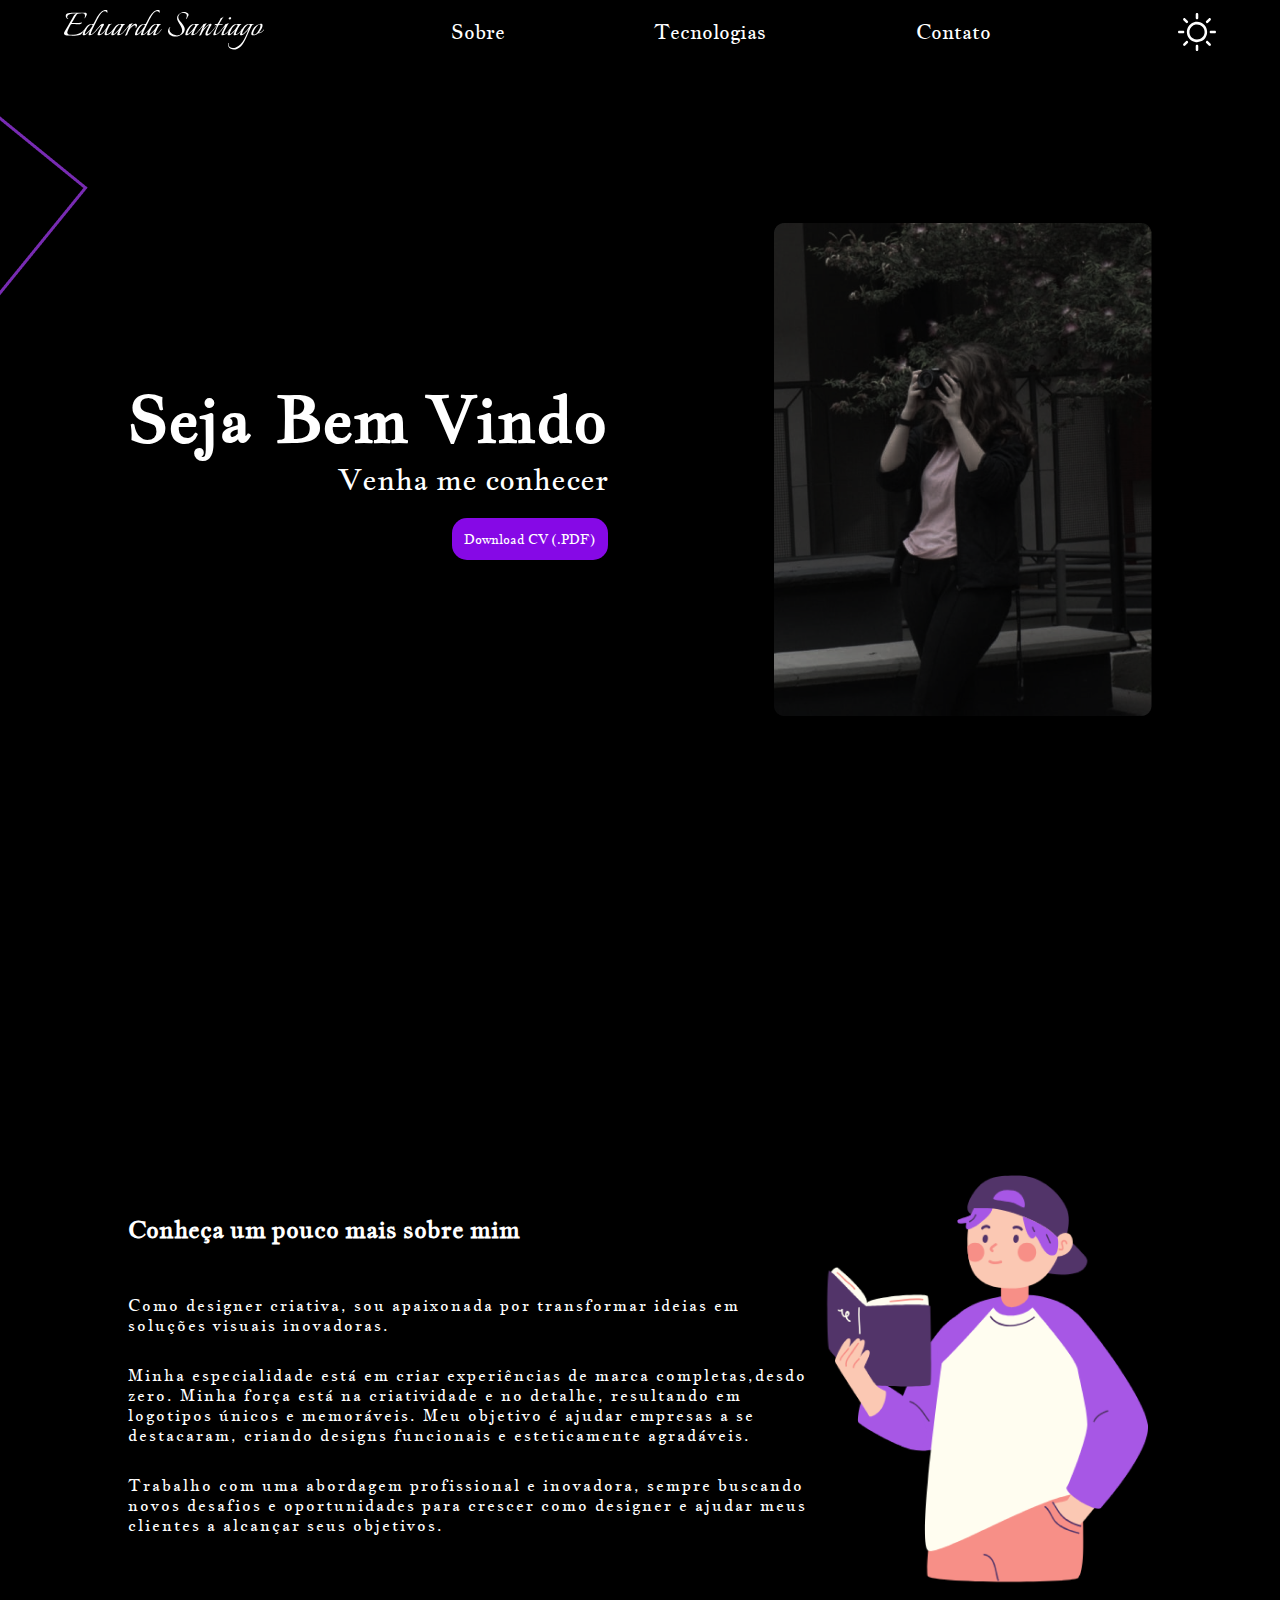
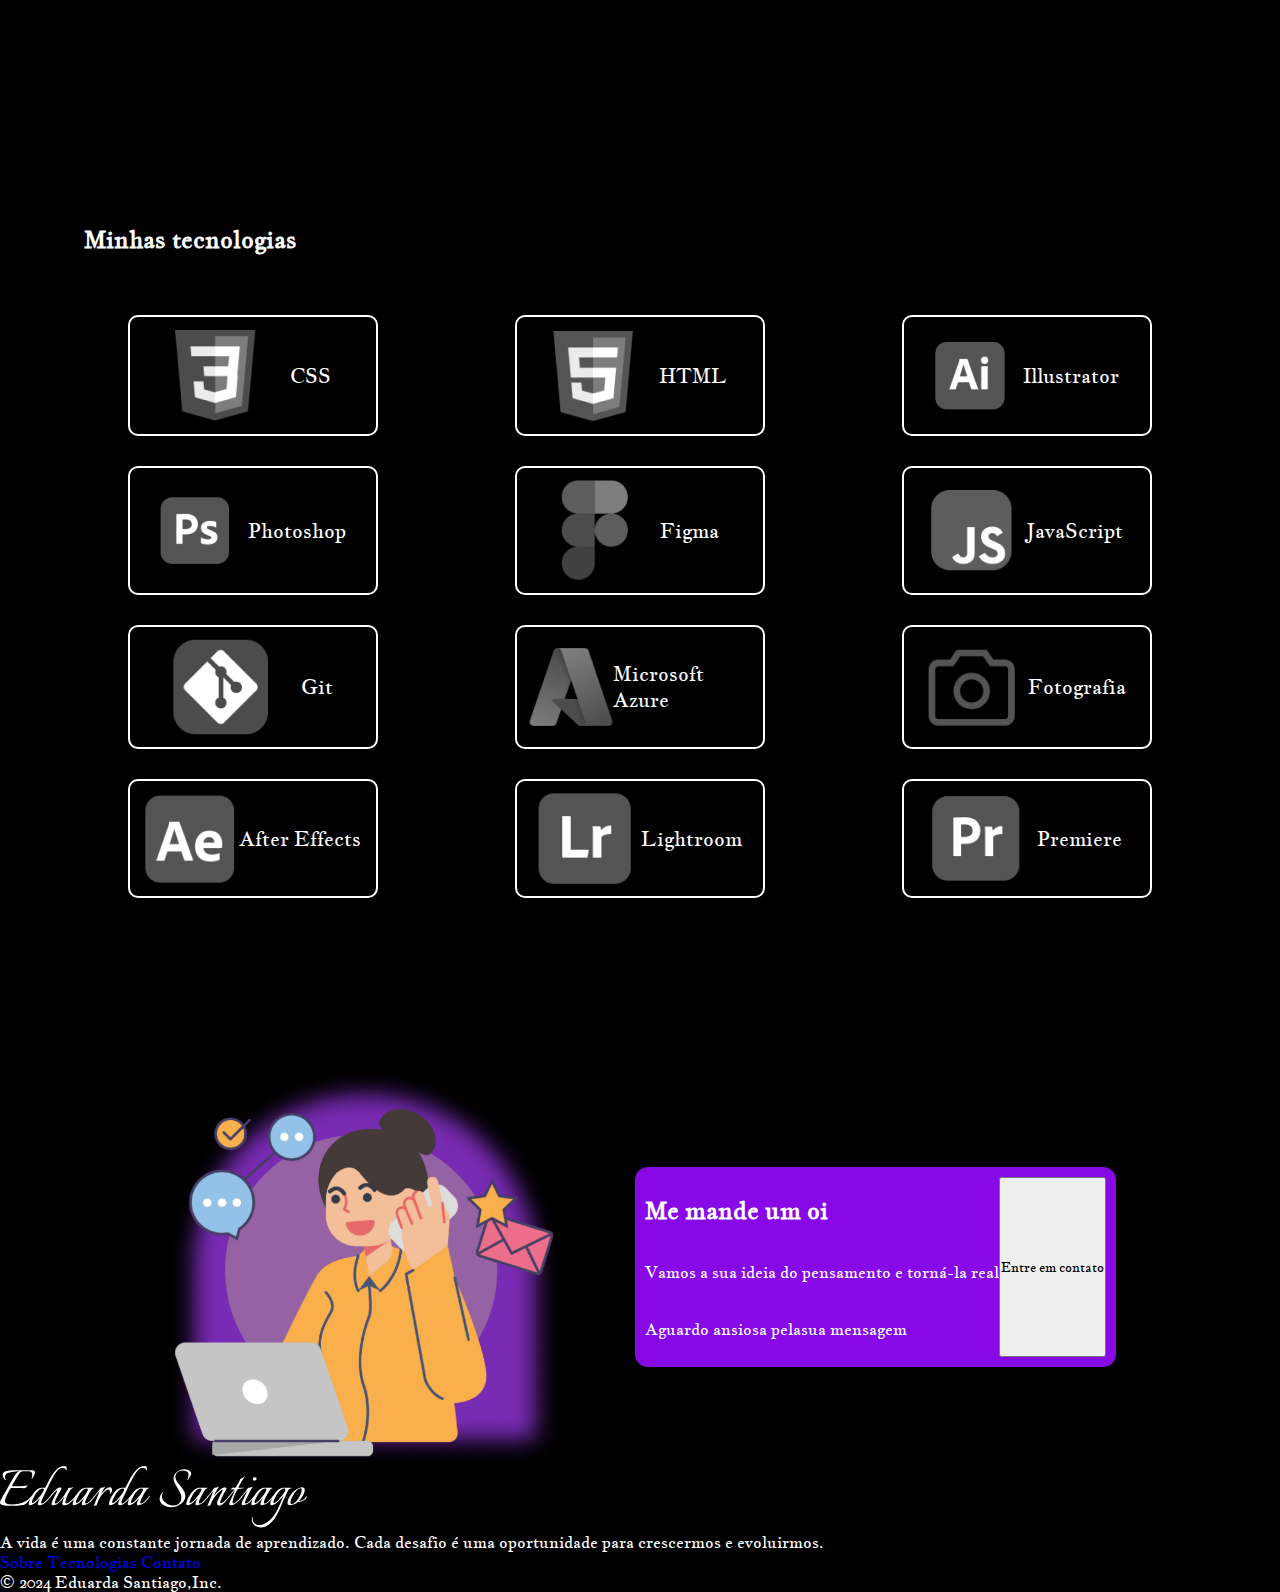
==== commit 6d1bffb7: "Arrumando a parte contate nos" ====
--- a/home/index.html
+++ b/home/index.html
@@ -145,10 +145,14 @@
         <div class="grid_contato">
             <img src="../assets/image/contatenos.png" alt="">
             <div class="contate-nos">
-                <h2>Me mande um oi</h2>
-                <p class="">Vamos a sua ideia do pensamento e torná-la real</p>
-                <p class="aguardando">Aguardo ansiosa pelasua mensagem</p>
-                <button>Entre em contato</button>
+                <div class="linha_contato">
+                    <div class="coluna_contato">
+                        <h2>Me mande um oi</h2>
+                        <p class="">Vamos a sua ideia do pensamento e torná-la real</p>
+                        <p class="aguardando">Aguardo ansiosa pelasua mensagem</p>
+                    </div>
+                    <button>Entre em contato</button>
+                </div>
 
             </div>
         </div>
--- a/home/style.css
+++ b/home/style.css
@@ -116,7 +116,7 @@
 /* SOBRE FINALIZADO */
 
 #tecnologias {
-    height: 100vh;
+    /* height: 100vh; */
 
     display: flex;
     flex-direction: column;
@@ -162,6 +162,7 @@
     gap: 30px;
     justify-content: space-between;
 }
+
 #contato{
     width: 100%;
     background-color: transparent;
@@ -170,16 +171,30 @@
     justify-content: space-around;
 
     margin-top: 50px;
+
+    
 }
 
 #contato img{
     width: 400px;
 }
+
 .contate-nos{
     height: 200px;
-    /* padding:  1px 1 px; */
     background-color: var(--roxo_testado);
     border-radius: 13px;
+    display: flex;
+    /* align-items: center; */
+
+    padding: 10px;
+}
+.coluna_contato{
+    display: flex;
+    flex-direction: column;
+    justify-content: space-around;
+}
+
+.linha_contato{
     display: flex;
     flex-direction: row;
 }
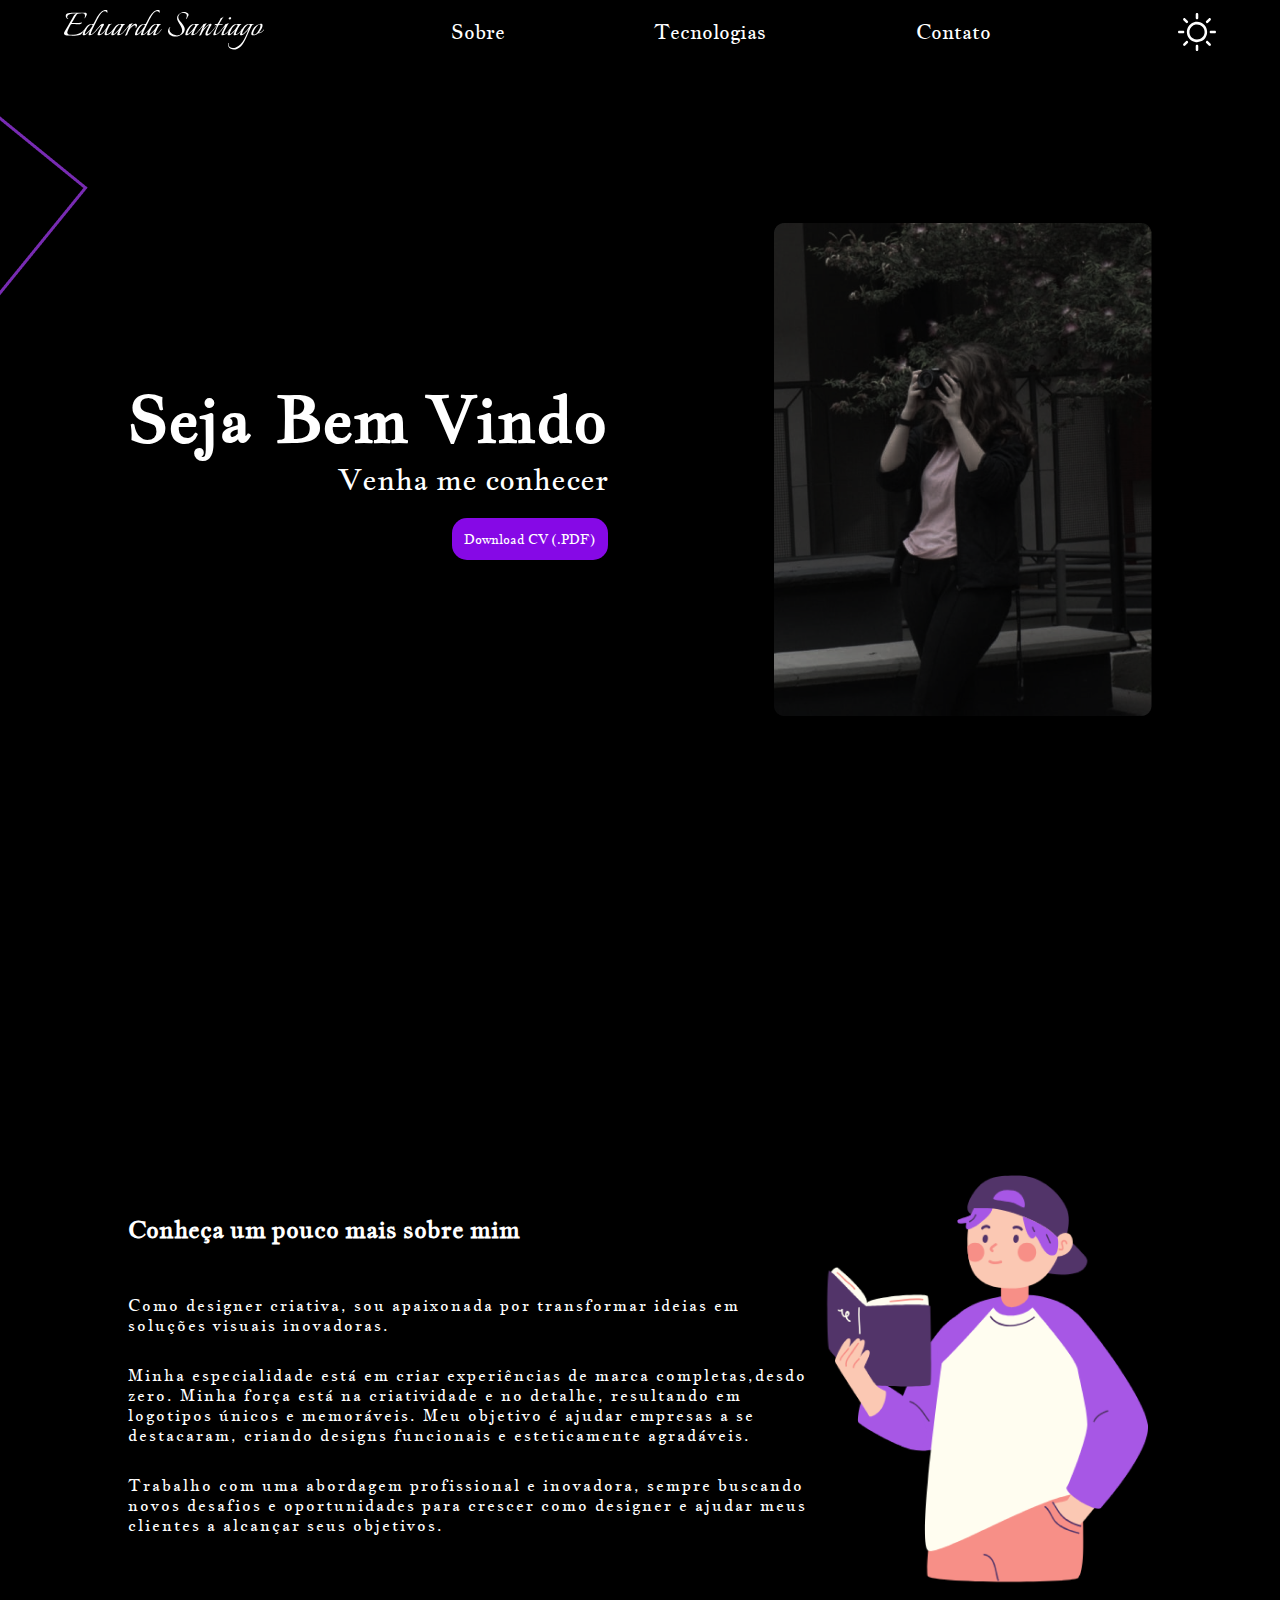
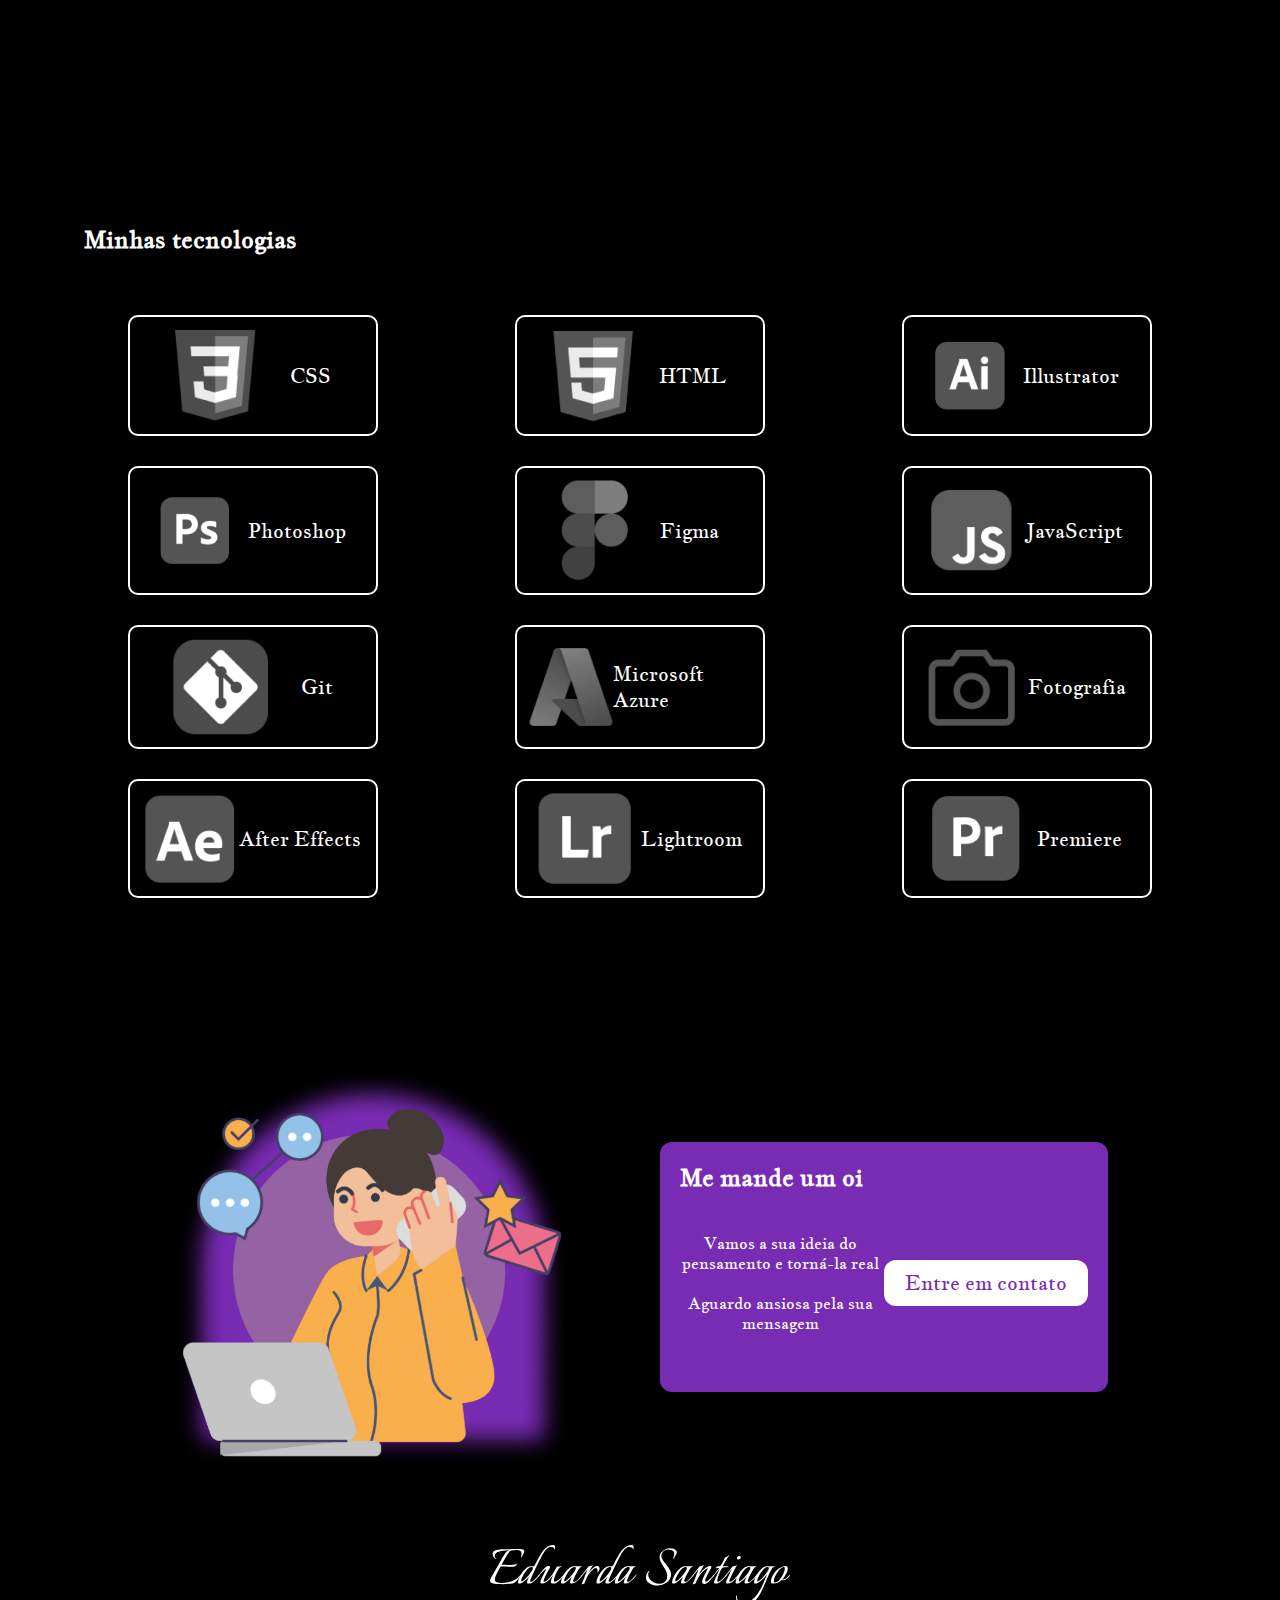
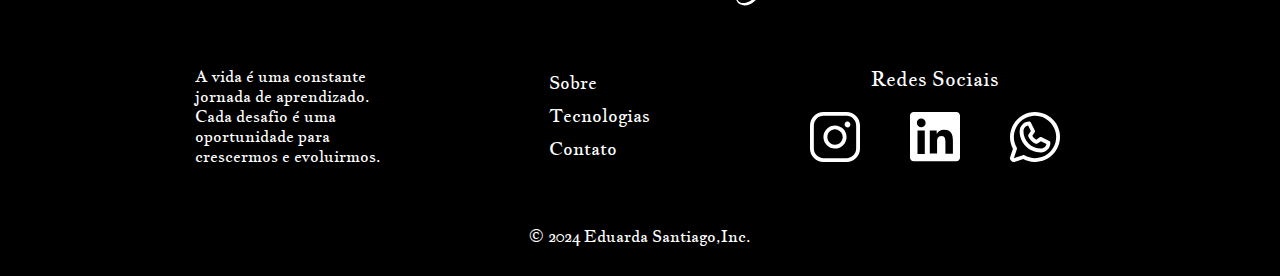
==== commit 27f999ab: "Começando responsividade" ====
--- a/home/index.html
+++ b/home/index.html
@@ -6,7 +6,6 @@
     <meta name="viewport" content="width=device-width, initial-scale=1.0">
     <link rel="stylesheet" href="style.css">
     <link rel="stylesheet" href="../assets/style/global.css">
-
 
     <title>Portfolio</title>
 
@@ -18,9 +17,9 @@
         <a href=""><img class="logo" src="../assets/image/Logo.svg" alt="Logo escrito Eduarda Santiago"></a>
 
         <nav class="texto">
-            <a href="#">Sobre</a>
-            <a href="#">Tecnologias</a>
-            <a href="#">Contato</a>
+            <a href="#sobre">Sobre</a>
+            <a href="#tecnologias">Tecnologias</a>
+            <a href="#contato">Contato</a>
         </nav>
 
         <img class="menu" src="../assets/image/Menu.svg" alt="icone botão de hamburguer">
@@ -132,10 +131,6 @@
                     <img class="icon_tech" src="../assets/image/Premiere.png" alt="">
                     <p class="texto_tech">Premiere</p>
                 </div>
-
-
-
-
             </div>
         </div>
 
@@ -144,34 +139,43 @@
     <section id="contato">
         <div class="grid_contato">
             <img src="../assets/image/contatenos.png" alt="">
+
             <div class="contate-nos">
+                <h2>Me mande um oi</h2>
                 <div class="linha_contato">
                     <div class="coluna_contato">
-                        <h2>Me mande um oi</h2>
-                        <p class="">Vamos a sua ideia do pensamento e torná-la real</p>
-                        <p class="aguardando">Aguardo ansiosa pelasua mensagem</p>
+                        <p>Vamos a sua ideia do pensamento e torná-la real</p>
+                        <br>
+                        <p>Aguardo ansiosa pela sua mensagem</p>
                     </div>
                     <button>Entre em contato</button>
                 </div>
-
             </div>
         </div>
     </section>
 
     <footer>
+        <img class="logo_footer" src="../assets/image/Logo.svg" alt="">
         <div class="grid_footer">
-            <img class="logo_footer" src="../assets/image/Logo.svg" alt="">
-            <p class="agradecimento">A vida é uma constante jornada de aprendizado. Cada desafio é uma oportunidade para crescermos e
+            <p class="agradecimento">A vida é uma constante jornada de aprendizado. <br> Cada desafio é uma oportunidade para crescermos e
                 evoluirmos.</p>
-            <a href="#">Sobre</a>
-            <a href="#">Tecnologias</a>
-            <a href="#">Contato</a>
-            <img src="" class="icon_insta">
-            <img src="" class="icon_linke">
-            <img src="" class="icon_zap">
-            <p>© 2024 Eduarda Santiago,Inc.</p>
 
+            <div class="navegacao_footer">
+                <a href="#sobre">Sobre</a>
+                <a href="#tecnologias">Tecnologias</a>
+                <a href="#contato">Contato</a>
+            </div>
+
+            <div class="icones_footer">
+                <p>Redes Sociais</p>
+                <div class="row_icon">
+                    <a href="https://www.instagram.com/eduardavictoriasantiago/profilecard/?igsh=bWJzdGp4N2RoNmU=" target="_blank" type="external"><img src="../assets/image/Icon Insta.svg" class="icon_insta"></a>
+                    <a href="https://www.linkedin.com/in/eduarda-santiago-2888832bb?utm_source=share&utm_campaign=share_via&utm_content=profile&utm_medium=android_app" target="_blank" type="external"><img src="../assets/image/Icon Linkedin.svg" class="icon_linke"></a>
+                    <a href="https://wa.me/5511999484497" target="_blank" type="external"><img src="../assets/image/Icon Zap.svg" class="icon_zap"></a>
+                </div>
+            </div>
         </div>
+        <p>© 2024 Eduarda Santiago,Inc.</p>
     </footer>
 </body>
 
--- a/home/style.css
+++ b/home/style.css
@@ -23,7 +23,12 @@
 }
 
 .texto a {
+    transition: 0.2s ease;
     color: var(--branco);
+}
+
+.texto a:hover {
+    color: var(--roxo_claro);
 }
 
 .icones_header {
@@ -171,8 +176,6 @@
     justify-content: space-around;
 
     margin-top: 50px;
-
-    
 }
 
 #contato img{
@@ -180,23 +183,126 @@
 }
 
 .contate-nos{
-    height: 200px;
-    background-color: var(--roxo_testado);
-    border-radius: 13px;
-    display: flex;
-    /* align-items: center; */
-
+    background-color: var(--roxo_principal);
+    /* width: 500px; */
+    width: 35vw;
+    height: 250px;
+
+    border-radius: 12px;
+
+    padding: 20px;
+}
+
+.linha_contato{
+    display: flex;
+    flex-direction: row;
+    align-items: center;
+    justify-content: space-between;
+    
+    margin-top: 40px;
+}
+
+.coluna_contato{
+    display: flex;
+    flex-direction: column;
+    justify-content: left;
+}
+
+.coluna_contato > h2{
+    margin: 20px 0px;
+}
+
+.coluna_contato > p{
+    width: 200px;
+    text-align: center;
+}
+
+.linha_contato > button{
+    height: auto;
+    width: 50%;
+
+    color: var(--roxo_principal);
+    background-color: var(--branco);
+    border-radius: 12px;
+    outline: none;
+    border: none;
     padding: 10px;
-}
-.coluna_contato{
-    display: flex;
-    flex-direction: column;
-    justify-content: space-around;
-}
-
-.linha_contato{
-    display: flex;
-    flex-direction: row;
+
+    font-size: 20px;
+
+    transition: 0.2s ease;
+}
+
+.linha_contato > button:hover{
+    cursor: pointer;
+
+    background-color: var(--roxo_morto);
+    color: var(--branco);
+}
+
+footer{
+    /* background-color: red; */
+    height: 40vh;
+    margin-top: 50px;
+
+    display: flex;
+    flex-direction: column;
+    align-items: center;
+    justify-content: space-around;
+}
+
+.navegacao_footer{
+    display: flex;
+    flex-direction: column;
+    gap: 10px;
+}
+
+.navegacao_footer > a{
+    font-size: 18px;
+    color: var(--branco);
+}
+
+.icones_footer{
+    display: flex;
+    flex-direction: column;
+    align-items: center;
+    justify-content: space-around;
+
+    fill: var(--roxo_principal);
+}
+
+.icones_footer > p{
+    margin-bottom: 20px;
+
+    font-size: 20px;
+}
+
+.row_icon{
+    width: 300px;
+
+    display: flex;
+    flex-direction: row;
+    justify-content: space-around;
+}
+
+.agradecimento{
+    width: 220px;
+}
+
+.logo_footer{
+    width: 300px;
+}
+
+
+@media screen and (max-width: 1145px){
+    .grid_contato{
+        display: flex;
+        flex-wrap: wrap;
+    }
+
+    .contate-nos{
+        margin-top: 50px;
+    }
 }
 
 @media screen and (max-width: 1085px) {
@@ -212,7 +318,6 @@
         display: flex;
         flex-direction: column;
     }
-
 
     #sobre img {
         width: 250px;
@@ -224,8 +329,6 @@
         margin-top: 311px;
         /* height: 500px; */
     }
-
-
 }
 
 @media screen and (max-width: 768px) {
@@ -257,7 +360,6 @@
     #tecnologias {
         margin-top: 680px;
         gap: 60px;
-
     }
 
     .tech {
@@ -265,6 +367,13 @@
         justify-content: space-between;
         flex-wrap: wrap;
         gap: 40px;
+    }
+
+    .grid_footer {
+        display: flex;
+        flex-direction: column !important;
+        gap: 50px;
+        margin: 50px 0px;
     }
 }
 
@@ -320,7 +429,6 @@
         display: flex;
         align-items: center;
         flex-direction: column;
-
     }
 
     .textos_sobre p,
--- a/assets/style/global.css
+++ b/assets/style/global.css
@@ -26,6 +26,10 @@
     --roxo_meio: #693193;
     --roxo_morto: #523469;
     --roxo_escuro: #200F2D;
+}
+
+html{
+    scroll-behavior: smooth;
 }
 
 body {
@@ -70,6 +74,17 @@
     align-items: center;
 }
 
+.grid_footer{
+    width: 80%;
+    background-color: transparent;
+
+    display: flex;
+    flex-direction: row;
+    justify-content: space-around;
+    align-items: center;
+}
+
+
 @media screen and (max-width: 425px) {
 
     .grid_banner {
